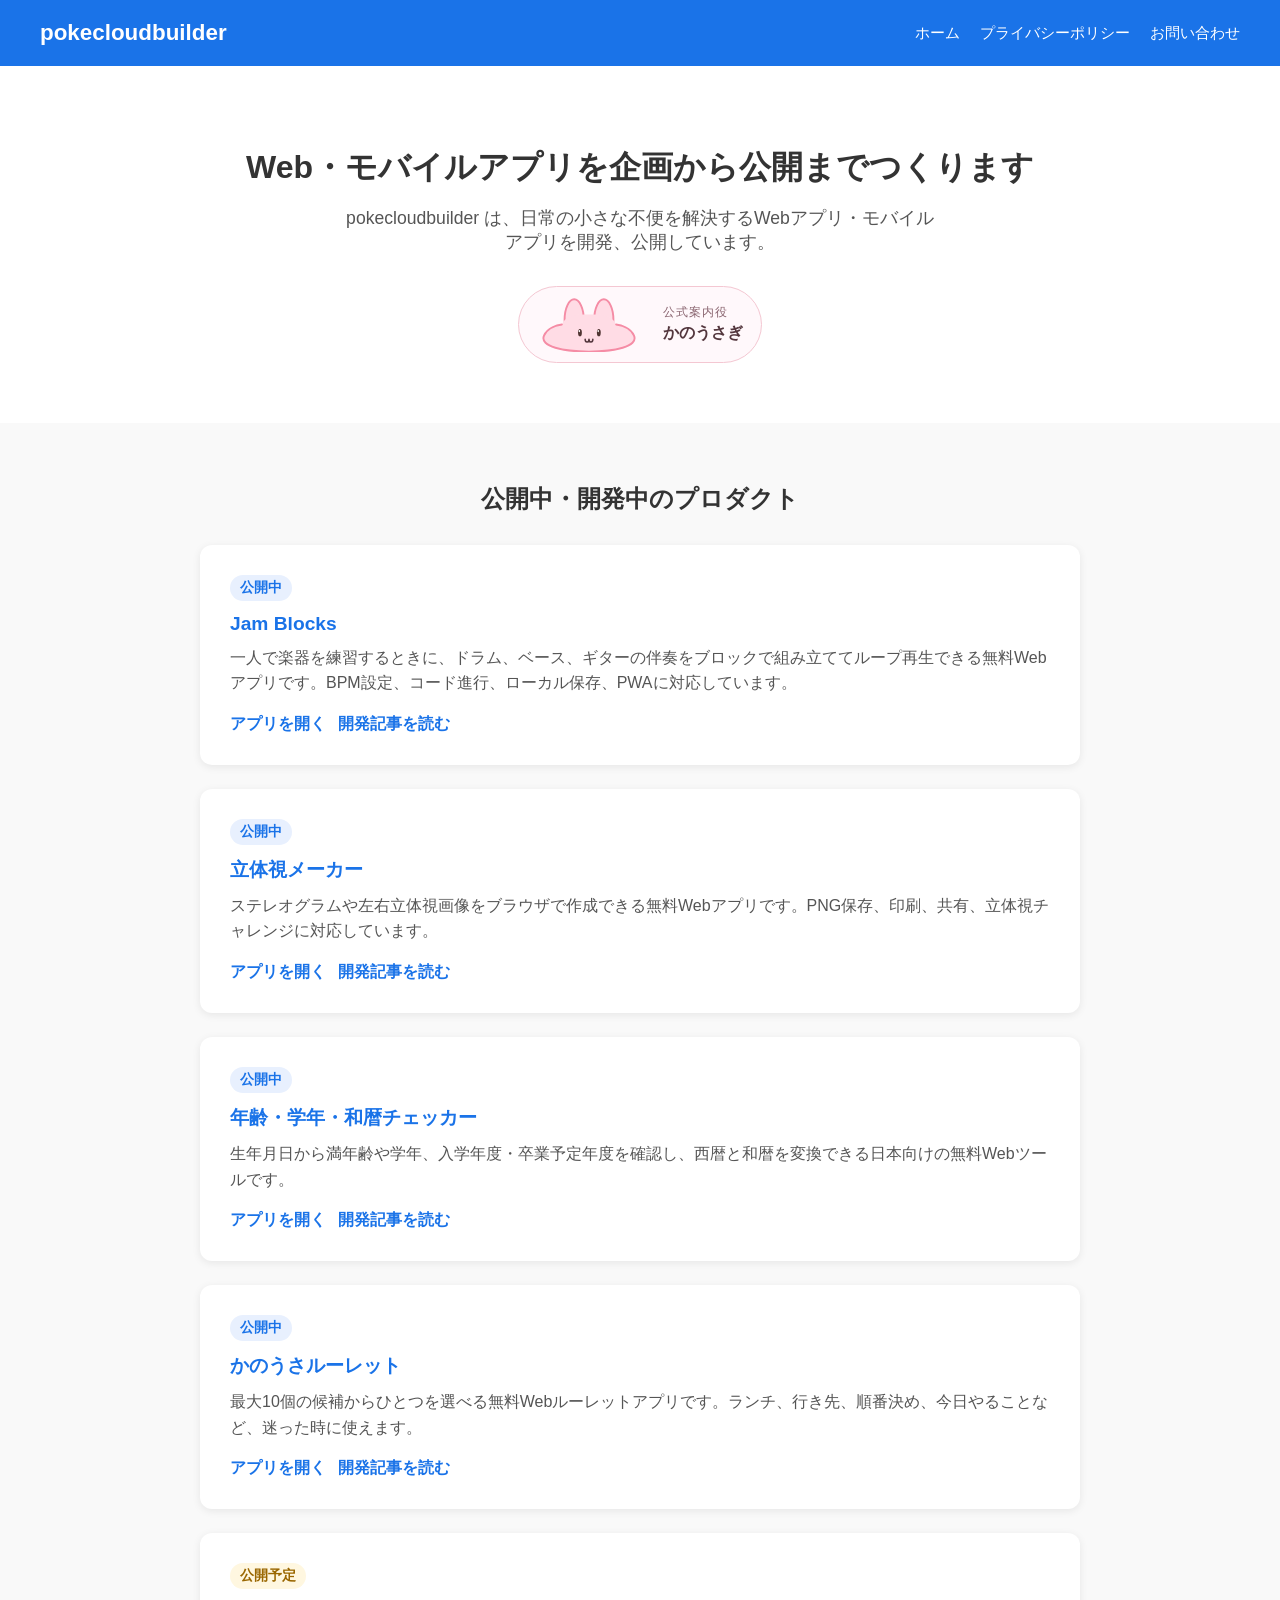
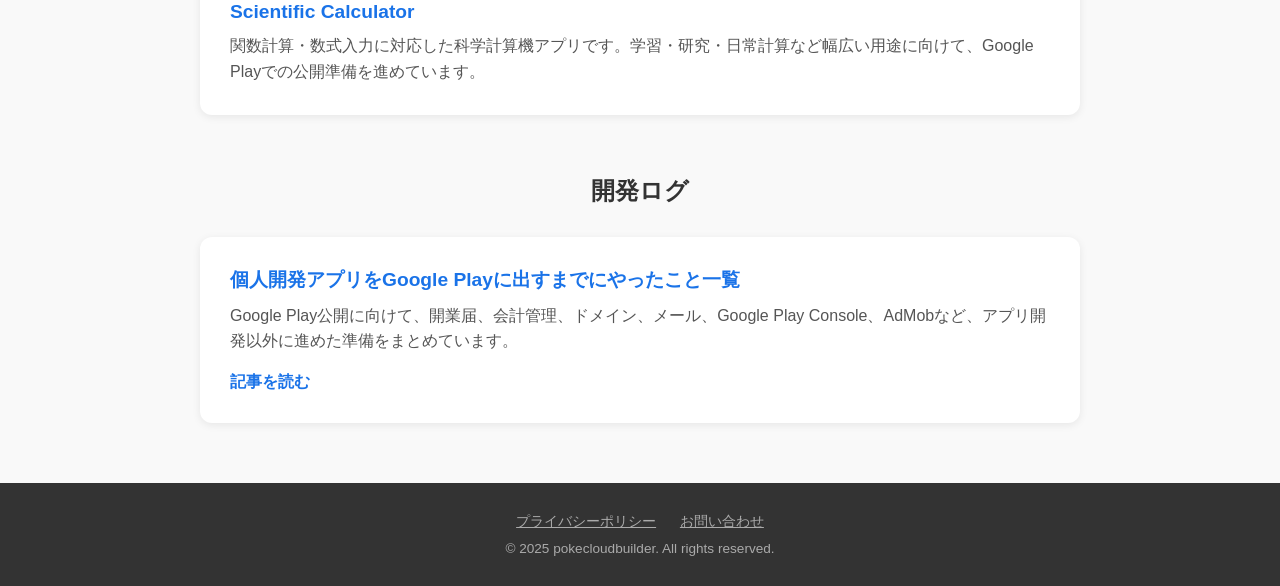
==== index.html @ a0879f82 "Add Kanousagi as official site guide" ====
﻿<!DOCTYPE html>
<html lang="ja">
<head>
  <meta charset="UTF-8">
  <meta name="viewport" content="width=device-width, initial-scale=1.0">
  <!-- Google tag (gtag.js) -->
  <script async src="https://www.googletagmanager.com/gtag/js?id=G-C4QVSF5DY2"></script>
  <script>
    window.dataLayer = window.dataLayer || [];
    function gtag(){dataLayer.push(arguments);}
    gtag('js', new Date());

    gtag('config', 'G-C4QVSF5DY2');
  </script>
  <title>pokecloudbuilder</title>
  <style>
    * { margin: 0; padding: 0; box-sizing: border-box; }
    body { font-family: 'Segoe UI', sans-serif; color: #333; background: #f9f9f9; }
    header { background: #1a73e8; color: white; padding: 20px 40px; display: flex; justify-content: space-between; align-items: center; gap: 18px; }
    header h1 { font-size: 1.4rem; }
    nav { display: flex; flex-wrap: wrap; justify-content: flex-end; gap: 10px 20px; }
    nav a { color: white; text-decoration: none; font-size: 0.95rem; white-space: nowrap; }
    nav a:hover { text-decoration: underline; }
    .hero { text-align: center; padding: 80px 20px 60px; background: white; }
    .hero h2 { font-size: 2rem; margin-bottom: 16px; }
    .hero p { font-size: 1.1rem; color: #555; max-width: 600px; margin: 0 auto; }
    .official-guide { display: inline-flex; align-items: center; gap: 14px; margin-top: 32px; padding: 10px 18px 10px 10px; border: 1px solid #f4c7d2; border-radius: 999px; background: #fff8fb; color: #53363d; }
    .official-guide img { display: block; width: 120px; height: auto; }
    .official-guide-text { text-align: left; line-height: 1.3; }
    .official-guide-label { display: block; margin-bottom: 2px; color: #8a6570; font-size: 0.75rem; letter-spacing: 0.08em; }
    .official-guide-name { display: block; font-size: 1rem; }
    .apps, .articles { padding: 60px 40px; max-width: 960px; margin: 0 auto; }
    .apps h3, .articles h3 { font-size: 1.5rem; margin-bottom: 30px; text-align: center; }
    .app-list, .article-list { display: grid; gap: 24px; }
    .app-card, .article-card { background: white; border-radius: 12px; padding: 30px; box-shadow: 0 2px 8px rgba(0,0,0,0.08); }
    .app-card h4, .article-card h4 { font-size: 1.2rem; margin-bottom: 10px; color: #1a73e8; }
    .app-card h4 a { color: inherit; text-decoration: none; }
    .app-card h4 a:hover { text-decoration: underline; }
    .app-card p { color: #555; line-height: 1.6; }
    .article-card p { color: #555; line-height: 1.6; margin-bottom: 14px; }
    .status { display: inline-block; margin-bottom: 12px; padding: 4px 10px; border-radius: 999px; background: #e8f0fe; color: #1a73e8; font-size: 0.85rem; font-weight: 600; }
    .status.planned { background: #fff7e0; color: #9a6700; }
    .links { display: flex; flex-wrap: wrap; gap: 12px; margin-top: 18px; }
    .links a { color: #1a73e8; font-weight: 600; text-decoration: none; }
    .links a:hover { text-decoration: underline; }
    .articles { padding-top: 0; }
    footer { text-align: center; padding: 30px; background: #333; color: #aaa; font-size: 0.85rem; }
    footer a { color: #aaa; margin: 0 10px; }
    @media (max-width: 600px) {
      header { padding: 18px 20px; flex-direction: column; align-items: flex-start; }
      nav { width: 100%; justify-content: flex-start; gap: 8px; }
      nav a { padding: 6px 10px; border-radius: 999px; background: rgba(255,255,255,0.16); font-size: 0.9rem; }
      .hero { padding-top: 64px; }
      .official-guide { gap: 10px; padding-right: 16px; }
      .official-guide img { width: 104px; }
    }
  </style>
</head>
<body>
  <header>
    <h1>pokecloudbuilder</h1>
    <nav>
      <a href="index.html">ホーム</a>
      <a href="privacy-policy.html">プライバシーポリシー</a>
      <a href="contact.html">お問い合わせ</a>
    </nav>
  </header>

  <section class="hero">
    <h2>Web・モバイルアプリを企画から公開までつくります</h2>
    <p>pokecloudbuilder は、日常の小さな不便を解決するWebアプリ・モバイルアプリを開発、公開しています。</p>
    <aside class="official-guide" aria-label="pokecloudbuilder公式案内役">
      <img src="assets/kanousagi.svg" width="624" height="284" alt="公式案内役のかのうさぎ">
      <span class="official-guide-text">
        <span class="official-guide-label">公式案内役</span>
        <strong class="official-guide-name">かのうさぎ</strong>
      </span>
    </aside>
  </section>

  <section class="apps">
    <h3>公開中・開発中のプロダクト</h3>
    <div class="app-list">
      <div class="app-card">
        <span class="status">公開中</span>
        <h4><a href="https://jam.pokecloudbuilder.com/" target="_blank" rel="noopener">Jam Blocks</a></h4>
        <p>一人で楽器を練習するときに、ドラム、ベース、ギターの伴奏をブロックで組み立ててループ再生できる無料Webアプリです。BPM設定、コード進行、ローカル保存、PWAに対応しています。</p>
        <div class="links">
          <a href="https://jam.pokecloudbuilder.com/" target="_blank" rel="noopener">アプリを開く</a>
          <a href="https://zenn.dev/pokecloudlab/articles/jam-blocks-alpha" target="_blank" rel="noopener">開発記事を読む</a>
        </div>
      </div>

      <div class="app-card">
        <span class="status">公開中</span>
        <h4><a href="https://rittai.pokecloudbuilder.com/" target="_blank" rel="noopener">立体視メーカー</a></h4>
        <p>ステレオグラムや左右立体視画像をブラウザで作成できる無料Webアプリです。PNG保存、印刷、共有、立体視チャレンジに対応しています。</p>
        <div class="links">
          <a href="https://rittai.pokecloudbuilder.com/" target="_blank" rel="noopener">アプリを開く</a>
          <a href="https://zenn.dev/pokecloudlab/articles/stereoscopic-vision-maker-cloudflare-pages" target="_blank" rel="noopener">開発記事を読む</a>
        </div>
      </div>

      <div class="app-card">
        <span class="status">公開中</span>
        <h4><a href="https://nenrei.pokecloudbuilder.com/" target="_blank" rel="noopener">年齢・学年・和暦チェッカー</a></h4>
        <p>生年月日から満年齢や学年、入学年度・卒業予定年度を確認し、西暦と和暦を変換できる日本向けの無料Webツールです。</p>
        <div class="links">
          <a href="https://nenrei.pokecloudbuilder.com/" target="_blank" rel="noopener">アプリを開く</a>
          <a href="https://zenn.dev/pokecloudlab/articles/age-grade-era-checker-cloudflare-pages" target="_blank" rel="noopener">開発記事を読む</a>
        </div>
      </div>

      <div class="app-card">
        <span class="status">公開中</span>
        <h4><a href="https://kanousa.pokecloudbuilder.com/" target="_blank" rel="noopener">かのうさルーレット</a></h4>
        <p>最大10個の候補からひとつを選べる無料Webルーレットアプリです。ランチ、行き先、順番決め、今日やることなど、迷った時に使えます。</p>
        <div class="links">
          <a href="https://kanousa.pokecloudbuilder.com/" target="_blank" rel="noopener">アプリを開く</a>
          <a href="https://zenn.dev/pokecloudlab/articles/kanousa-cloudflare-pages" target="_blank" rel="noopener">開発記事を読む</a>
        </div>
      </div>

      <div class="app-card">
        <span class="status planned">公開予定</span>
        <h4>Scientific Calculator</h4>
        <p>関数計算・数式入力に対応した科学計算機アプリです。学習・研究・日常計算など幅広い用途に向けて、Google Playでの公開準備を進めています。</p>
      </div>
    </div>
  </section>

  <section class="articles">
    <h3>開発ログ</h3>
    <div class="article-list">
      <div class="article-card">
        <h4>個人開発アプリをGoogle Playに出すまでにやったこと一覧</h4>
        <p>Google Play公開に向けて、開業届、会計管理、ドメイン、メール、Google Play Console、AdMobなど、アプリ開発以外に進めた準備をまとめています。</p>
        <div class="links">
          <a href="https://zenn.dev/pokecloudlab/articles/google-play-app-publishing-journey" target="_blank" rel="noopener">記事を読む</a>
        </div>
      </div>
    </div>
  </section>

  <footer>
    <p>
      <a href="privacy-policy.html">プライバシーポリシー</a>
      <a href="contact.html">お問い合わせ</a>
    </p>
    <p style="margin-top:10px;">&copy; 2025 pokecloudbuilder. All rights reserved.</p>
  </footer>
</body>
</html>
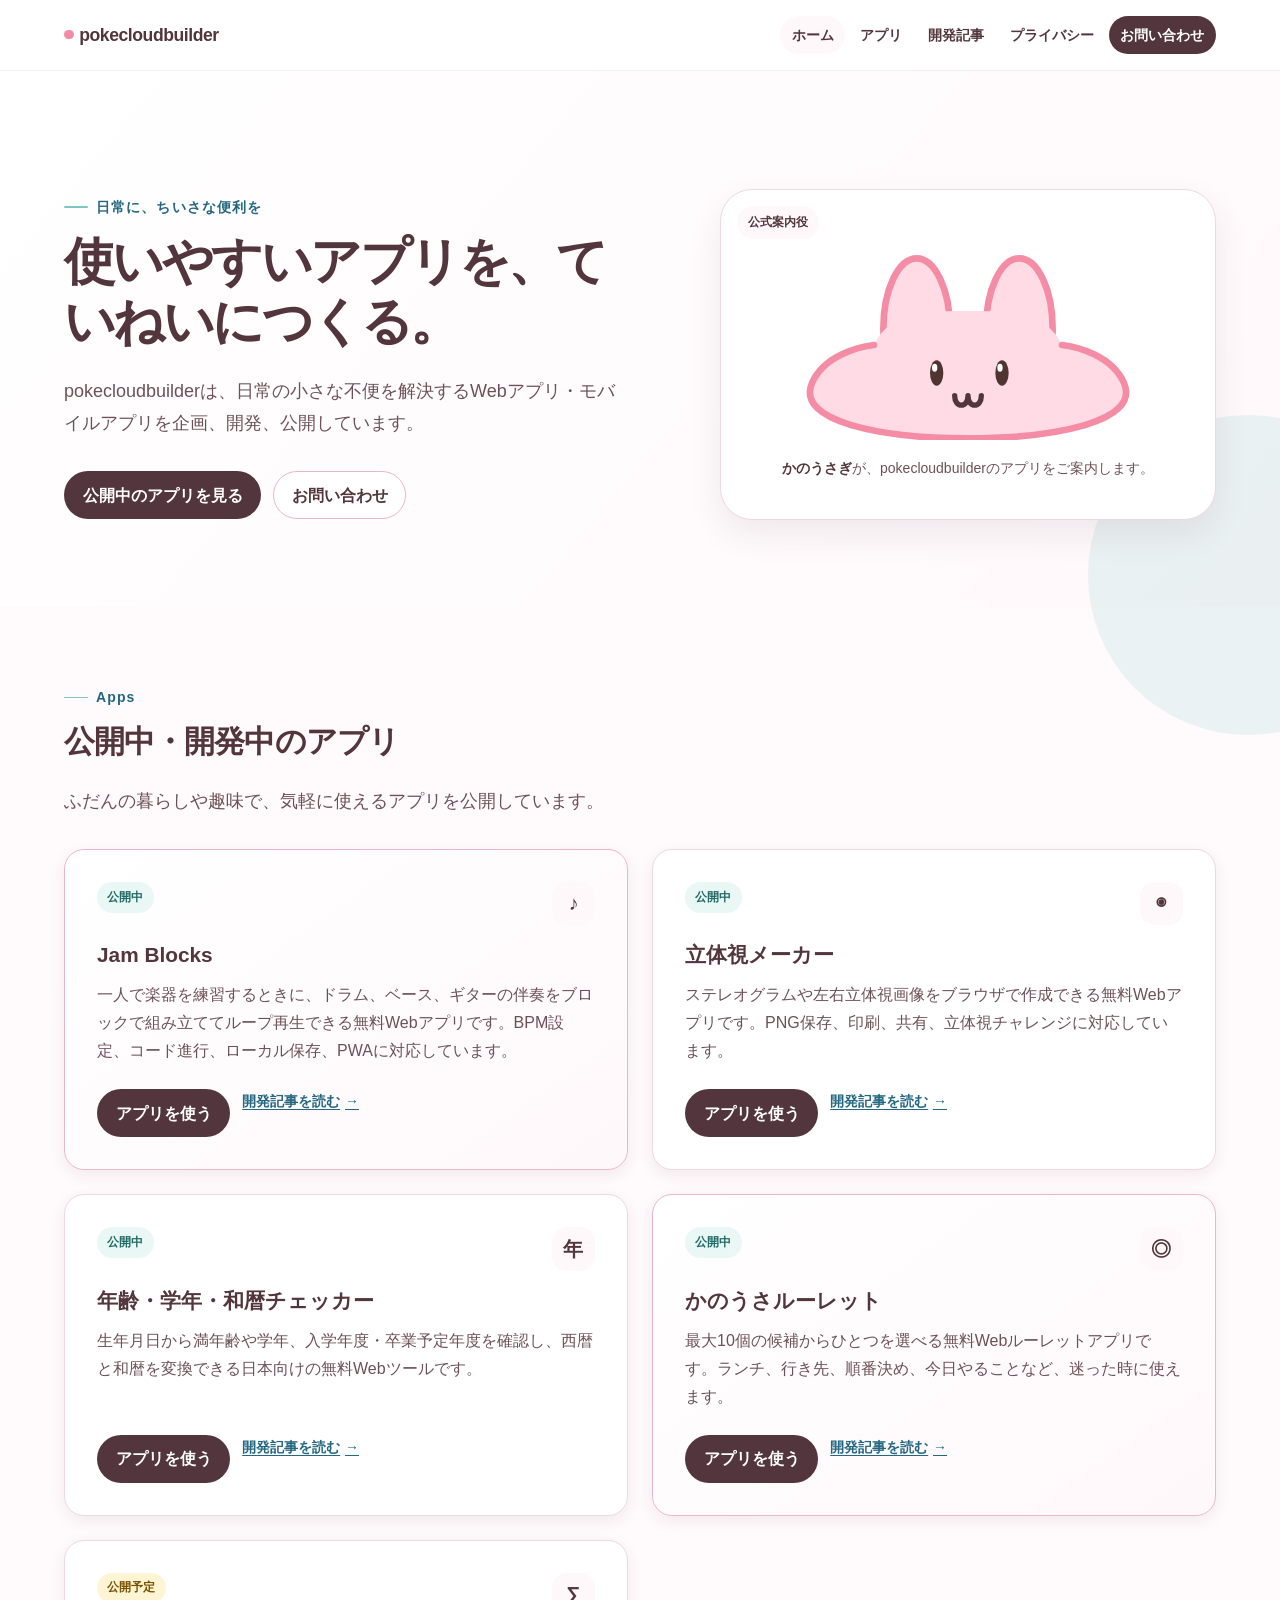
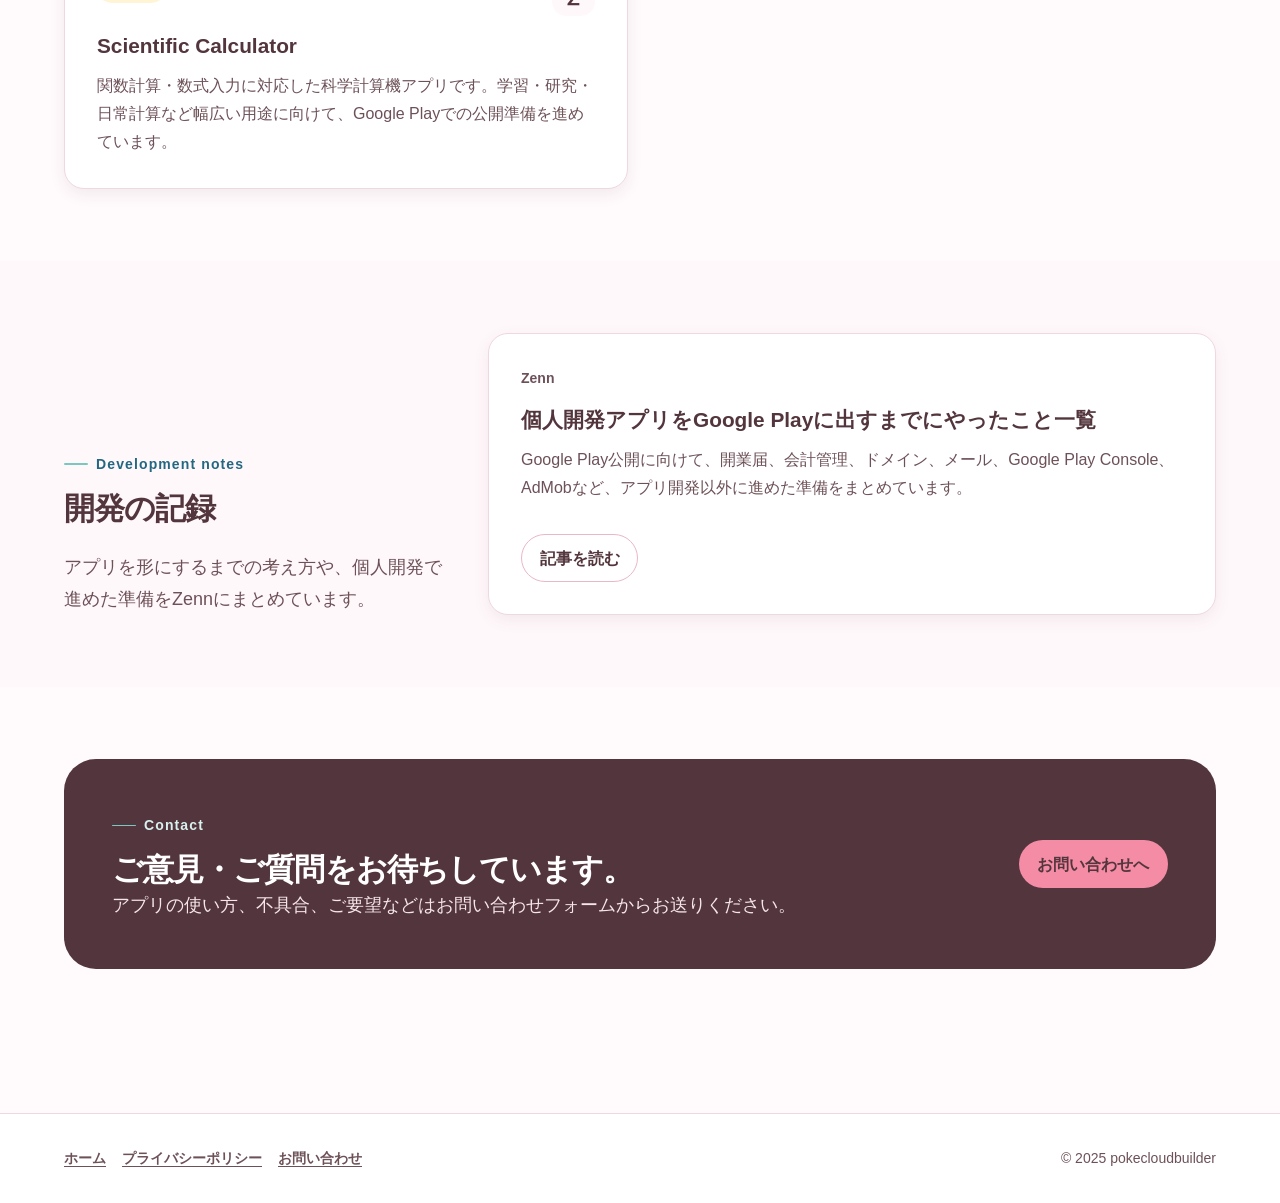
==== commit 48d0f771: "Refresh business site design" ====
--- a/index.html
+++ b/index.html
@@ -12,142 +12,116 @@
 
     gtag('config', 'G-C4QVSF5DY2');
   </script>
-  <title>pokecloudbuilder</title>
-  <style>
-    * { margin: 0; padding: 0; box-sizing: border-box; }
-    body { font-family: 'Segoe UI', sans-serif; color: #333; background: #f9f9f9; }
-    header { background: #1a73e8; color: white; padding: 20px 40px; display: flex; justify-content: space-between; align-items: center; gap: 18px; }
-    header h1 { font-size: 1.4rem; }
-    nav { display: flex; flex-wrap: wrap; justify-content: flex-end; gap: 10px 20px; }
-    nav a { color: white; text-decoration: none; font-size: 0.95rem; white-space: nowrap; }
-    nav a:hover { text-decoration: underline; }
-    .hero { text-align: center; padding: 80px 20px 60px; background: white; }
-    .hero h2 { font-size: 2rem; margin-bottom: 16px; }
-    .hero p { font-size: 1.1rem; color: #555; max-width: 600px; margin: 0 auto; }
-    .official-guide { display: inline-flex; align-items: center; gap: 14px; margin-top: 32px; padding: 10px 18px 10px 10px; border: 1px solid #f4c7d2; border-radius: 999px; background: #fff8fb; color: #53363d; }
-    .official-guide img { display: block; width: 120px; height: auto; }
-    .official-guide-text { text-align: left; line-height: 1.3; }
-    .official-guide-label { display: block; margin-bottom: 2px; color: #8a6570; font-size: 0.75rem; letter-spacing: 0.08em; }
-    .official-guide-name { display: block; font-size: 1rem; }
-    .apps, .articles { padding: 60px 40px; max-width: 960px; margin: 0 auto; }
-    .apps h3, .articles h3 { font-size: 1.5rem; margin-bottom: 30px; text-align: center; }
-    .app-list, .article-list { display: grid; gap: 24px; }
-    .app-card, .article-card { background: white; border-radius: 12px; padding: 30px; box-shadow: 0 2px 8px rgba(0,0,0,0.08); }
-    .app-card h4, .article-card h4 { font-size: 1.2rem; margin-bottom: 10px; color: #1a73e8; }
-    .app-card h4 a { color: inherit; text-decoration: none; }
-    .app-card h4 a:hover { text-decoration: underline; }
-    .app-card p { color: #555; line-height: 1.6; }
-    .article-card p { color: #555; line-height: 1.6; margin-bottom: 14px; }
-    .status { display: inline-block; margin-bottom: 12px; padding: 4px 10px; border-radius: 999px; background: #e8f0fe; color: #1a73e8; font-size: 0.85rem; font-weight: 600; }
-    .status.planned { background: #fff7e0; color: #9a6700; }
-    .links { display: flex; flex-wrap: wrap; gap: 12px; margin-top: 18px; }
-    .links a { color: #1a73e8; font-weight: 600; text-decoration: none; }
-    .links a:hover { text-decoration: underline; }
-    .articles { padding-top: 0; }
-    footer { text-align: center; padding: 30px; background: #333; color: #aaa; font-size: 0.85rem; }
-    footer a { color: #aaa; margin: 0 10px; }
-    @media (max-width: 600px) {
-      header { padding: 18px 20px; flex-direction: column; align-items: flex-start; }
-      nav { width: 100%; justify-content: flex-start; gap: 8px; }
-      nav a { padding: 6px 10px; border-radius: 999px; background: rgba(255,255,255,0.16); font-size: 0.9rem; }
-      .hero { padding-top: 64px; }
-      .official-guide { gap: 10px; padding-right: 16px; }
-      .official-guide img { width: 104px; }
-    }
-  </style>
+  <meta name="description" content="pokecloudbuilderは、日常の小さな不便を解決するWebアプリ・モバイルアプリを企画・開発・公開しています。">
+  <title>pokecloudbuilder | 日常に役立つWeb・モバイルアプリ</title>
+  <link rel="stylesheet" href="assets/site.css">
 </head>
 <body>
-  <header>
-    <h1>pokecloudbuilder</h1>
-    <nav>
-      <a href="index.html">ホーム</a>
-      <a href="privacy-policy.html">プライバシーポリシー</a>
-      <a href="contact.html">お問い合わせ</a>
-    </nav>
+  <a class="skip-link" href="#main-content">本文へ移動</a>
+  <header class="site-header">
+    <div class="header-inner">
+      <a class="brand" href="index.html" aria-label="pokecloudbuilder ホーム"><span class="brand-mark"></span>pokecloudbuilder</a>
+      <nav class="site-nav" aria-label="主要メニュー">
+        <a href="index.html" aria-current="page">ホーム</a>
+        <a href="#products">アプリ</a>
+        <a href="#articles">開発記事</a>
+        <a href="privacy-policy.html">プライバシー</a>
+        <a class="nav-contact" href="contact.html">お問い合わせ</a>
+      </nav>
+    </div>
   </header>
 
-  <section class="hero">
-    <h2>Web・モバイルアプリを企画から公開までつくります</h2>
-    <p>pokecloudbuilder は、日常の小さな不便を解決するWebアプリ・モバイルアプリを開発、公開しています。</p>
-    <aside class="official-guide" aria-label="pokecloudbuilder公式案内役">
-      <img src="assets/kanousagi.svg" width="624" height="284" alt="公式案内役のかのうさぎ">
-      <span class="official-guide-text">
-        <span class="official-guide-label">公式案内役</span>
-        <strong class="official-guide-name">かのうさぎ</strong>
-      </span>
-    </aside>
-  </section>
+  <main id="main-content">
+    <section class="hero" aria-labelledby="hero-title">
+      <div class="container hero-grid">
+        <div class="hero-copy">
+          <p class="eyebrow">日常に、ちいさな便利を</p>
+          <h1 id="hero-title">使いやすいアプリを、ていねいにつくる。</h1>
+          <p class="hero-text">pokecloudbuilderは、日常の小さな不便を解決するWebアプリ・モバイルアプリを企画、開発、公開しています。</p>
+          <div class="hero-actions">
+            <a class="button button-primary" href="#products">公開中のアプリを見る</a>
+            <a class="button button-secondary" href="contact.html">お問い合わせ</a>
+          </div>
+        </div>
+        <aside class="hero-guide" aria-label="pokecloudbuilder公式案内役">
+          <span class="guide-label">公式案内役</span>
+          <img class="guide-image" src="assets/kanousagi.svg" width="624" height="284" alt="かのうさぎ">
+          <p class="guide-caption"><strong>かのうさぎ</strong>が、pokecloudbuilderのアプリをご案内します。</p>
+        </aside>
+      </div>
+    </section>
 
-  <section class="apps">
-    <h3>公開中・開発中のプロダクト</h3>
-    <div class="app-list">
-      <div class="app-card">
-        <span class="status">公開中</span>
-        <h4><a href="https://jam.pokecloudbuilder.com/" target="_blank" rel="noopener">Jam Blocks</a></h4>
-        <p>一人で楽器を練習するときに、ドラム、ベース、ギターの伴奏をブロックで組み立ててループ再生できる無料Webアプリです。BPM設定、コード進行、ローカル保存、PWAに対応しています。</p>
-        <div class="links">
-          <a href="https://jam.pokecloudbuilder.com/" target="_blank" rel="noopener">アプリを開く</a>
-          <a href="https://zenn.dev/pokecloudlab/articles/jam-blocks-alpha" target="_blank" rel="noopener">開発記事を読む</a>
+    <section id="products" class="section" aria-labelledby="products-title">
+      <div class="container">
+        <p class="eyebrow">Apps</p>
+        <h2 id="products-title" class="section-heading">公開中・開発中のアプリ</h2>
+        <p class="section-lead">ふだんの暮らしや趣味で、気軽に使えるアプリを公開しています。</p>
+        <div class="product-grid">
+          <article class="product-card featured">
+            <div class="product-top"><span class="status">公開中</span><span class="product-symbol" aria-hidden="true">♪</span></div>
+            <h3><a href="https://jam.pokecloudbuilder.com/" target="_blank" rel="noopener">Jam Blocks</a></h3>
+            <p>一人で楽器を練習するときに、ドラム、ベース、ギターの伴奏をブロックで組み立ててループ再生できる無料Webアプリです。BPM設定、コード進行、ローカル保存、PWAに対応しています。</p>
+            <div class="card-actions"><a class="button button-primary" href="https://jam.pokecloudbuilder.com/" target="_blank" rel="noopener">アプリを使う</a><a class="text-link" href="https://zenn.dev/pokecloudlab/articles/jam-blocks-alpha" target="_blank" rel="noopener">開発記事を読む</a></div>
+          </article>
+
+          <article class="product-card">
+            <div class="product-top"><span class="status">公開中</span><span class="product-symbol" aria-hidden="true">◉</span></div>
+            <h3><a href="https://rittai.pokecloudbuilder.com/" target="_blank" rel="noopener">立体視メーカー</a></h3>
+            <p>ステレオグラムや左右立体視画像をブラウザで作成できる無料Webアプリです。PNG保存、印刷、共有、立体視チャレンジに対応しています。</p>
+            <div class="card-actions"><a class="button button-primary" href="https://rittai.pokecloudbuilder.com/" target="_blank" rel="noopener">アプリを使う</a><a class="text-link" href="https://zenn.dev/pokecloudlab/articles/stereoscopic-vision-maker-cloudflare-pages" target="_blank" rel="noopener">開発記事を読む</a></div>
+          </article>
+
+          <article class="product-card">
+            <div class="product-top"><span class="status">公開中</span><span class="product-symbol" aria-hidden="true">年</span></div>
+            <h3><a href="https://nenrei.pokecloudbuilder.com/" target="_blank" rel="noopener">年齢・学年・和暦チェッカー</a></h3>
+            <p>生年月日から満年齢や学年、入学年度・卒業予定年度を確認し、西暦と和暦を変換できる日本向けの無料Webツールです。</p>
+            <div class="card-actions"><a class="button button-primary" href="https://nenrei.pokecloudbuilder.com/" target="_blank" rel="noopener">アプリを使う</a><a class="text-link" href="https://zenn.dev/pokecloudlab/articles/age-grade-era-checker-cloudflare-pages" target="_blank" rel="noopener">開発記事を読む</a></div>
+          </article>
+
+          <article class="product-card featured">
+            <div class="product-top"><span class="status">公開中</span><span class="product-symbol" aria-hidden="true">◎</span></div>
+            <h3><a href="https://kanousa.pokecloudbuilder.com/" target="_blank" rel="noopener">かのうさルーレット</a></h3>
+            <p>最大10個の候補からひとつを選べる無料Webルーレットアプリです。ランチ、行き先、順番決め、今日やることなど、迷った時に使えます。</p>
+            <div class="card-actions"><a class="button button-primary" href="https://kanousa.pokecloudbuilder.com/" target="_blank" rel="noopener">アプリを使う</a><a class="text-link" href="https://zenn.dev/pokecloudlab/articles/kanousa-cloudflare-pages" target="_blank" rel="noopener">開発記事を読む</a></div>
+          </article>
+
+          <article class="product-card">
+            <div class="product-top"><span class="status status-planned">公開予定</span><span class="product-symbol" aria-hidden="true">∑</span></div>
+            <h3>Scientific Calculator</h3>
+            <p>関数計算・数式入力に対応した科学計算機アプリです。学習・研究・日常計算など幅広い用途に向けて、Google Playでの公開準備を進めています。</p>
+          </article>
         </div>
       </div>
+    </section>
 
-      <div class="app-card">
-        <span class="status">公開中</span>
-        <h4><a href="https://rittai.pokecloudbuilder.com/" target="_blank" rel="noopener">立体視メーカー</a></h4>
-        <p>ステレオグラムや左右立体視画像をブラウザで作成できる無料Webアプリです。PNG保存、印刷、共有、立体視チャレンジに対応しています。</p>
-        <div class="links">
-          <a href="https://rittai.pokecloudbuilder.com/" target="_blank" rel="noopener">アプリを開く</a>
-          <a href="https://zenn.dev/pokecloudlab/articles/stereoscopic-vision-maker-cloudflare-pages" target="_blank" rel="noopener">開発記事を読む</a>
+    <section id="articles" class="section section-soft" aria-labelledby="articles-title">
+      <div class="container article-layout">
+        <div>
+          <p class="eyebrow">Development notes</p>
+          <h2 id="articles-title" class="section-heading">開発の記録</h2>
+          <p class="section-lead">アプリを形にするまでの考え方や、個人開発で進めた準備をZennにまとめています。</p>
+        </div>
+        <article class="article-card">
+          <p class="article-date">Zenn</p>
+          <h3>個人開発アプリをGoogle Playに出すまでにやったこと一覧</h3>
+          <p>Google Play公開に向けて、開業届、会計管理、ドメイン、メール、Google Play Console、AdMobなど、アプリ開発以外に進めた準備をまとめています。</p>
+          <div class="article-actions"><a class="button button-secondary" href="https://zenn.dev/pokecloudlab/articles/google-play-app-publishing-journey" target="_blank" rel="noopener">記事を読む</a></div>
+        </article>
+      </div>
+    </section>
+
+    <section class="section" aria-labelledby="contact-title">
+      <div class="container contact-band">
+        <div class="contact-band-inner">
+          <div><p class="eyebrow">Contact</p><h2 id="contact-title" class="section-heading">ご意見・ご質問をお待ちしています。</h2><p class="section-lead">アプリの使い方、不具合、ご要望などはお問い合わせフォームからお送りください。</p></div>
+          <a class="button button-primary" href="contact.html">お問い合わせへ</a>
         </div>
       </div>
+    </section>
+  </main>
 
-      <div class="app-card">
-        <span class="status">公開中</span>
-        <h4><a href="https://nenrei.pokecloudbuilder.com/" target="_blank" rel="noopener">年齢・学年・和暦チェッカー</a></h4>
-        <p>生年月日から満年齢や学年、入学年度・卒業予定年度を確認し、西暦と和暦を変換できる日本向けの無料Webツールです。</p>
-        <div class="links">
-          <a href="https://nenrei.pokecloudbuilder.com/" target="_blank" rel="noopener">アプリを開く</a>
-          <a href="https://zenn.dev/pokecloudlab/articles/age-grade-era-checker-cloudflare-pages" target="_blank" rel="noopener">開発記事を読む</a>
-        </div>
-      </div>
-
-      <div class="app-card">
-        <span class="status">公開中</span>
-        <h4><a href="https://kanousa.pokecloudbuilder.com/" target="_blank" rel="noopener">かのうさルーレット</a></h4>
-        <p>最大10個の候補からひとつを選べる無料Webルーレットアプリです。ランチ、行き先、順番決め、今日やることなど、迷った時に使えます。</p>
-        <div class="links">
-          <a href="https://kanousa.pokecloudbuilder.com/" target="_blank" rel="noopener">アプリを開く</a>
-          <a href="https://zenn.dev/pokecloudlab/articles/kanousa-cloudflare-pages" target="_blank" rel="noopener">開発記事を読む</a>
-        </div>
-      </div>
-
-      <div class="app-card">
-        <span class="status planned">公開予定</span>
-        <h4>Scientific Calculator</h4>
-        <p>関数計算・数式入力に対応した科学計算機アプリです。学習・研究・日常計算など幅広い用途に向けて、Google Playでの公開準備を進めています。</p>
-      </div>
-    </div>
-  </section>
-
-  <section class="articles">
-    <h3>開発ログ</h3>
-    <div class="article-list">
-      <div class="article-card">
-        <h4>個人開発アプリをGoogle Playに出すまでにやったこと一覧</h4>
-        <p>Google Play公開に向けて、開業届、会計管理、ドメイン、メール、Google Play Console、AdMobなど、アプリ開発以外に進めた準備をまとめています。</p>
-        <div class="links">
-          <a href="https://zenn.dev/pokecloudlab/articles/google-play-app-publishing-journey" target="_blank" rel="noopener">記事を読む</a>
-        </div>
-      </div>
-    </div>
-  </section>
-
-  <footer>
-    <p>
-      <a href="privacy-policy.html">プライバシーポリシー</a>
-      <a href="contact.html">お問い合わせ</a>
-    </p>
-    <p style="margin-top:10px;">&copy; 2025 pokecloudbuilder. All rights reserved.</p>
+  <footer class="site-footer">
+    <div class="footer-inner"><nav class="footer-nav" aria-label="フッターメニュー"><a href="index.html">ホーム</a><a href="privacy-policy.html">プライバシーポリシー</a><a href="contact.html">お問い合わせ</a></nav><p class="copyright">&copy; 2025 pokecloudbuilder</p></div>
   </footer>
 </body>
 </html>
--- a/assets/site.css
+++ b/assets/site.css
@@ -0,0 +1,166 @@
+:root {
+  --color-ink: #53363d;
+  --color-ink-soft: #6d5158;
+  --color-brand: #f58ca5;
+  --color-brand-soft: #ffdce5;
+  --color-brand-pale: #fff8fb;
+  --color-blue: #6eb5d0;
+  --color-blue-dark: #246780;
+  --color-mint: #7bc7c1;
+  --color-yellow: #ffd166;
+  --color-white: #ffffff;
+  --color-page: #fffafc;
+  --color-border: #efd8df;
+  --color-border-strong: #e9b8c5;
+  --shadow-card: 0 14px 34px rgba(83, 54, 61, 0.09);
+  --shadow-small: 0 5px 16px rgba(83, 54, 61, 0.08);
+  --radius-small: 0.75rem;
+  --radius-medium: 1.25rem;
+  --radius-large: 2rem;
+  --space-1: 0.5rem;
+  --space-2: 0.75rem;
+  --space-3: 1rem;
+  --space-4: 1.5rem;
+  --space-5: 2rem;
+  --space-6: 3rem;
+  --space-7: 4.5rem;
+  --text-small: 0.875rem;
+  --text-body: 1rem;
+  --text-lead: 1.125rem;
+  --text-title: clamp(2rem, 4vw, 3.65rem);
+  --text-section: clamp(1.55rem, 2.4vw, 2.25rem);
+  --content-max: 72rem;
+  --content-narrow: 50rem;
+}
+
+* { box-sizing: border-box; }
+html { scroll-behavior: smooth; }
+body { margin: 0; min-width: 20rem; color: var(--color-ink); background: var(--color-page); font-family: -apple-system, BlinkMacSystemFont, "Hiragino Sans", "Yu Gothic", "Meiryo", sans-serif; font-size: var(--text-body); line-height: 1.75; }
+a { color: var(--color-blue-dark); text-underline-offset: 0.18em; }
+a:hover { color: var(--color-ink); }
+a:focus-visible, button:focus-visible, input:focus-visible, textarea:focus-visible, select:focus-visible { outline: 3px solid var(--color-blue); outline-offset: 3px; }
+button, input, textarea, select { font: inherit; }
+img { max-width: 100%; }
+
+.skip-link { position: absolute; z-index: 10; left: var(--space-3); top: -5rem; padding: var(--space-2) var(--space-3); border-radius: var(--radius-small); background: var(--color-ink); color: var(--color-white); font-weight: 700; text-decoration: none; }
+.skip-link:focus { top: var(--space-3); }
+.site-header { position: relative; z-index: 2; border-bottom: 1px solid rgba(83, 54, 61, 0.08); background: rgba(255, 255, 255, 0.93); }
+.header-inner { display: flex; align-items: center; justify-content: space-between; gap: var(--space-4); width: min(100% - 2.5rem, var(--content-max)); margin: 0 auto; padding: 1rem 0; }
+.brand { color: var(--color-ink); font-size: 1.1rem; font-weight: 800; letter-spacing: -0.025em; text-decoration: none; white-space: nowrap; }
+.brand-mark { display: inline-block; width: 0.6rem; height: 0.6rem; margin-right: 0.35rem; border-radius: 50%; background: var(--color-brand); vertical-align: 0.08em; }
+.site-nav { display: flex; flex-wrap: wrap; justify-content: flex-end; gap: 0.2rem; }
+.site-nav a { padding: 0.42rem 0.72rem; border-radius: 999px; color: var(--color-ink); font-size: var(--text-small); font-weight: 700; text-decoration: none; }
+.site-nav a:hover, .site-nav a[aria-current="page"] { background: var(--color-brand-pale); color: var(--color-ink); }
+.site-nav .nav-contact { background: var(--color-ink); color: var(--color-white); }
+.site-nav .nav-contact:hover { background: var(--color-brand); color: var(--color-ink); }
+
+main { overflow: hidden; }
+.container { width: min(100% - 2.5rem, var(--content-max)); margin: 0 auto; }
+.section { padding: var(--space-7) 0; }
+.section-soft { background: var(--color-brand-pale); }
+.eyebrow { display: inline-flex; align-items: center; gap: 0.5rem; margin: 0 0 var(--space-2); color: var(--color-blue-dark); font-size: var(--text-small); font-weight: 800; letter-spacing: 0.08em; }
+.eyebrow::before { width: 1.5rem; height: 0.12rem; border-radius: 999px; background: var(--color-mint); content: ""; }
+.section-heading { max-width: 42rem; margin: 0 0 var(--space-4); font-size: var(--text-section); line-height: 1.3; letter-spacing: -0.03em; }
+.section-lead { max-width: 44rem; margin: 0; color: var(--color-ink-soft); font-size: var(--text-lead); }
+
+.hero { position: relative; padding: clamp(3.5rem, 8vw, 7rem) 0 var(--space-7); background: linear-gradient(130deg, var(--color-white) 0%, var(--color-brand-pale) 100%); }
+.hero::after { position: absolute; right: -8rem; bottom: -8rem; width: 20rem; height: 20rem; border-radius: 50%; background: rgba(123, 199, 193, 0.16); content: ""; }
+.hero-grid { position: relative; z-index: 1; display: grid; grid-template-columns: minmax(0, 1.05fr) minmax(18rem, 0.95fr); align-items: center; gap: clamp(2.5rem, 7vw, 6rem); }
+.hero-copy { padding: var(--space-3) 0; }
+.hero h1 { margin: 0; font-size: var(--text-title); line-height: 1.18; letter-spacing: -0.05em; }
+.hero-text { max-width: 38rem; margin: var(--space-4) 0 0; color: var(--color-ink-soft); font-size: var(--text-lead); }
+.hero-actions, .card-actions, .article-actions { display: flex; flex-wrap: wrap; gap: var(--space-2); margin-top: var(--space-5); }
+.button { display: inline-flex; align-items: center; justify-content: center; min-height: 3rem; padding: 0.7rem 1.1rem; border: 1px solid transparent; border-radius: 999px; font-weight: 800; line-height: 1.2; text-decoration: none; transition: transform 160ms ease, background-color 160ms ease, border-color 160ms ease; }
+.button:hover { transform: translateY(-2px); }
+.button-primary { background: var(--color-ink); color: var(--color-white); }
+.button-primary:hover { background: var(--color-brand); color: var(--color-ink); }
+.button-secondary { border-color: var(--color-border-strong); background: var(--color-white); color: var(--color-ink); }
+.button-secondary:hover { border-color: var(--color-brand); background: var(--color-brand-pale); }
+.hero-guide { position: relative; width: min(100%, 31rem); justify-self: end; padding: clamp(1.25rem, 4vw, 2.4rem); border: 1px solid var(--color-border); border-radius: var(--radius-large); background: var(--color-white); box-shadow: var(--shadow-card); }
+.guide-label { position: absolute; top: 1rem; left: 1rem; padding: 0.35rem 0.7rem; border-radius: 999px; background: var(--color-brand-pale); color: var(--color-ink); font-size: 0.78rem; font-weight: 800; }
+.guide-image { display: block; width: 100%; height: auto; object-fit: contain; margin-top: 1.35rem; }
+.guide-caption { margin: var(--space-3) 0 0; text-align: center; color: var(--color-ink-soft); font-size: var(--text-small); }
+.guide-caption strong { color: var(--color-ink); }
+
+.product-grid { display: grid; grid-template-columns: repeat(2, minmax(0, 1fr)); gap: var(--space-4); margin-top: var(--space-5); }
+.product-card, .article-card, .contact-card, .policy-card { border: 1px solid var(--color-border); border-radius: var(--radius-medium); background: var(--color-white); box-shadow: var(--shadow-small); }
+.product-card { display: flex; flex-direction: column; padding: var(--space-5); }
+.product-card.featured { border-color: var(--color-border-strong); background: linear-gradient(145deg, var(--color-white), var(--color-brand-pale)); }
+.product-top { display: flex; align-items: flex-start; justify-content: space-between; gap: var(--space-3); }
+.status { display: inline-flex; align-items: center; padding: 0.28rem 0.65rem; border-radius: 999px; background: #e9f7f5; color: #236b66; font-size: 0.78rem; font-weight: 800; }
+.status-planned { background: #fff4d4; color: #775400; }
+.product-symbol { display: grid; width: 2.7rem; height: 2.7rem; place-items: center; border-radius: 0.9rem; background: var(--color-brand-pale); color: var(--color-ink); font-size: 1.25rem; font-weight: 800; }
+.product-card h3, .article-card h3 { margin: var(--space-3) 0 var(--space-2); font-size: 1.3rem; line-height: 1.35; }
+.product-card h3 a { color: var(--color-ink); text-decoration: none; }
+.product-card h3 a:hover { text-decoration: underline; }
+.product-card p, .article-card p { margin: 0; color: var(--color-ink-soft); }
+.card-actions { margin-top: auto; padding-top: var(--space-4); }
+.text-link { color: var(--color-blue-dark); font-size: var(--text-small); font-weight: 800; }
+.text-link::after { margin-left: 0.3rem; content: "→"; }
+
+.article-layout { display: grid; grid-template-columns: minmax(0, 0.7fr) minmax(0, 1.3fr); align-items: end; gap: var(--space-5); }
+.article-card { padding: var(--space-5); }
+.article-date { color: var(--color-blue-dark); font-size: var(--text-small); font-weight: 800; }
+.contact-band { padding: var(--space-6); border-radius: var(--radius-large); background: var(--color-ink); color: var(--color-white); }
+.contact-band .eyebrow { color: #d8f1ee; }
+.contact-band .section-heading, .contact-band .section-lead { margin-bottom: 0; color: inherit; }
+.contact-band .section-lead { color: #f6e6ea; }
+.contact-band-inner { display: flex; align-items: center; justify-content: space-between; gap: var(--space-5); }
+.contact-band .button-primary { background: var(--color-brand); color: var(--color-ink); }
+.contact-band .button-primary:hover { background: var(--color-yellow); }
+
+.page-hero { padding: var(--space-6) 0; background: var(--color-brand-pale); }
+.page-hero h1 { max-width: 20ch; margin: 0; font-size: clamp(2rem, 4vw, 3rem); line-height: 1.22; letter-spacing: -0.04em; }
+.page-hero p { max-width: 42rem; margin: var(--space-3) 0 0; color: var(--color-ink-soft); }
+.page-content { width: min(100% - 2.5rem, var(--content-narrow)); margin: var(--space-6) auto; }
+.contact-card, .policy-card { padding: clamp(1.5rem, 4vw, 3rem); }
+.form-intro { margin: 0 0 var(--space-5); color: var(--color-ink-soft); }
+.form-field { margin-bottom: var(--space-4); }
+label { display: block; margin-bottom: 0.45rem; font-weight: 800; }
+.field-note { margin: 0.25rem 0 0; color: var(--color-ink-soft); font-size: var(--text-small); }
+input, textarea, select { display: block; width: 100%; border: 1px solid var(--color-border-strong); border-radius: var(--radius-small); background: var(--color-white); color: var(--color-ink); padding: 0.8rem 0.9rem; }
+input::placeholder, textarea::placeholder { color: #9d858b; }
+textarea { min-height: 11rem; resize: vertical; }
+.form-submit { border: 0; cursor: pointer; }
+.business-info { margin-top: var(--space-6); padding-top: var(--space-5); border-top: 1px solid var(--color-border); }
+.business-info h2 { margin: 0 0 var(--space-4); font-size: 1.3rem; }
+.business-info dl { display: grid; grid-template-columns: 8rem 1fr; gap: var(--space-2) var(--space-4); margin: 0; }
+.business-info dt { font-weight: 800; }
+.business-info dd { margin: 0; color: var(--color-ink-soft); overflow-wrap: anywhere; }
+.policy-card h2 { margin: var(--space-5) 0 var(--space-2); font-size: 1.25rem; line-height: 1.4; }
+.policy-card h2:first-of-type { margin-top: var(--space-4); }
+.policy-card p, .policy-card li { color: var(--color-ink-soft); }
+.policy-card ul { padding-left: 1.25rem; }
+.updated { margin: 0; color: var(--color-ink-soft); font-size: var(--text-small); }
+
+.site-footer { margin-top: var(--space-7); padding: var(--space-5) 0; border-top: 1px solid var(--color-border); background: var(--color-white); }
+.footer-inner { display: flex; align-items: center; justify-content: space-between; gap: var(--space-3); width: min(100% - 2.5rem, var(--content-max)); margin: 0 auto; }
+.footer-nav { display: flex; flex-wrap: wrap; gap: var(--space-3); }
+.footer-nav a { color: var(--color-ink-soft); font-size: var(--text-small); font-weight: 700; }
+.copyright { margin: 0; color: var(--color-ink-soft); font-size: var(--text-small); }
+
+@media (max-width: 760px) {
+  .header-inner { align-items: flex-start; flex-direction: column; gap: var(--space-2); }
+  .site-nav { justify-content: flex-start; }
+  .hero-grid, .article-layout { grid-template-columns: 1fr; }
+  .hero-guide { justify-self: stretch; width: min(100%, 28rem); }
+  .product-grid { grid-template-columns: 1fr; }
+  .contact-band-inner, .footer-inner { align-items: flex-start; flex-direction: column; }
+}
+
+@media (max-width: 520px) {
+  .container, .header-inner, .footer-inner, .page-content { width: min(100% - 2rem, var(--content-max)); }
+  .section { padding: var(--space-6) 0; }
+  .hero { padding-top: var(--space-6); }
+  .hero-actions, .card-actions, .article-actions { align-items: stretch; flex-direction: column; }
+  .button { width: 100%; }
+  .product-card { padding: var(--space-4); }
+  .contact-band { padding: var(--space-5); }
+  .business-info dl { grid-template-columns: 1fr; gap: 0.2rem; }
+  .business-info dd { margin-bottom: var(--space-2); }
+}
+
+@media (prefers-reduced-motion: reduce) {
+  html { scroll-behavior: auto; }
+  *, *::before, *::after { transition-duration: 0.01ms !important; animation-duration: 0.01ms !important; animation-iteration-count: 1 !important; }
+}
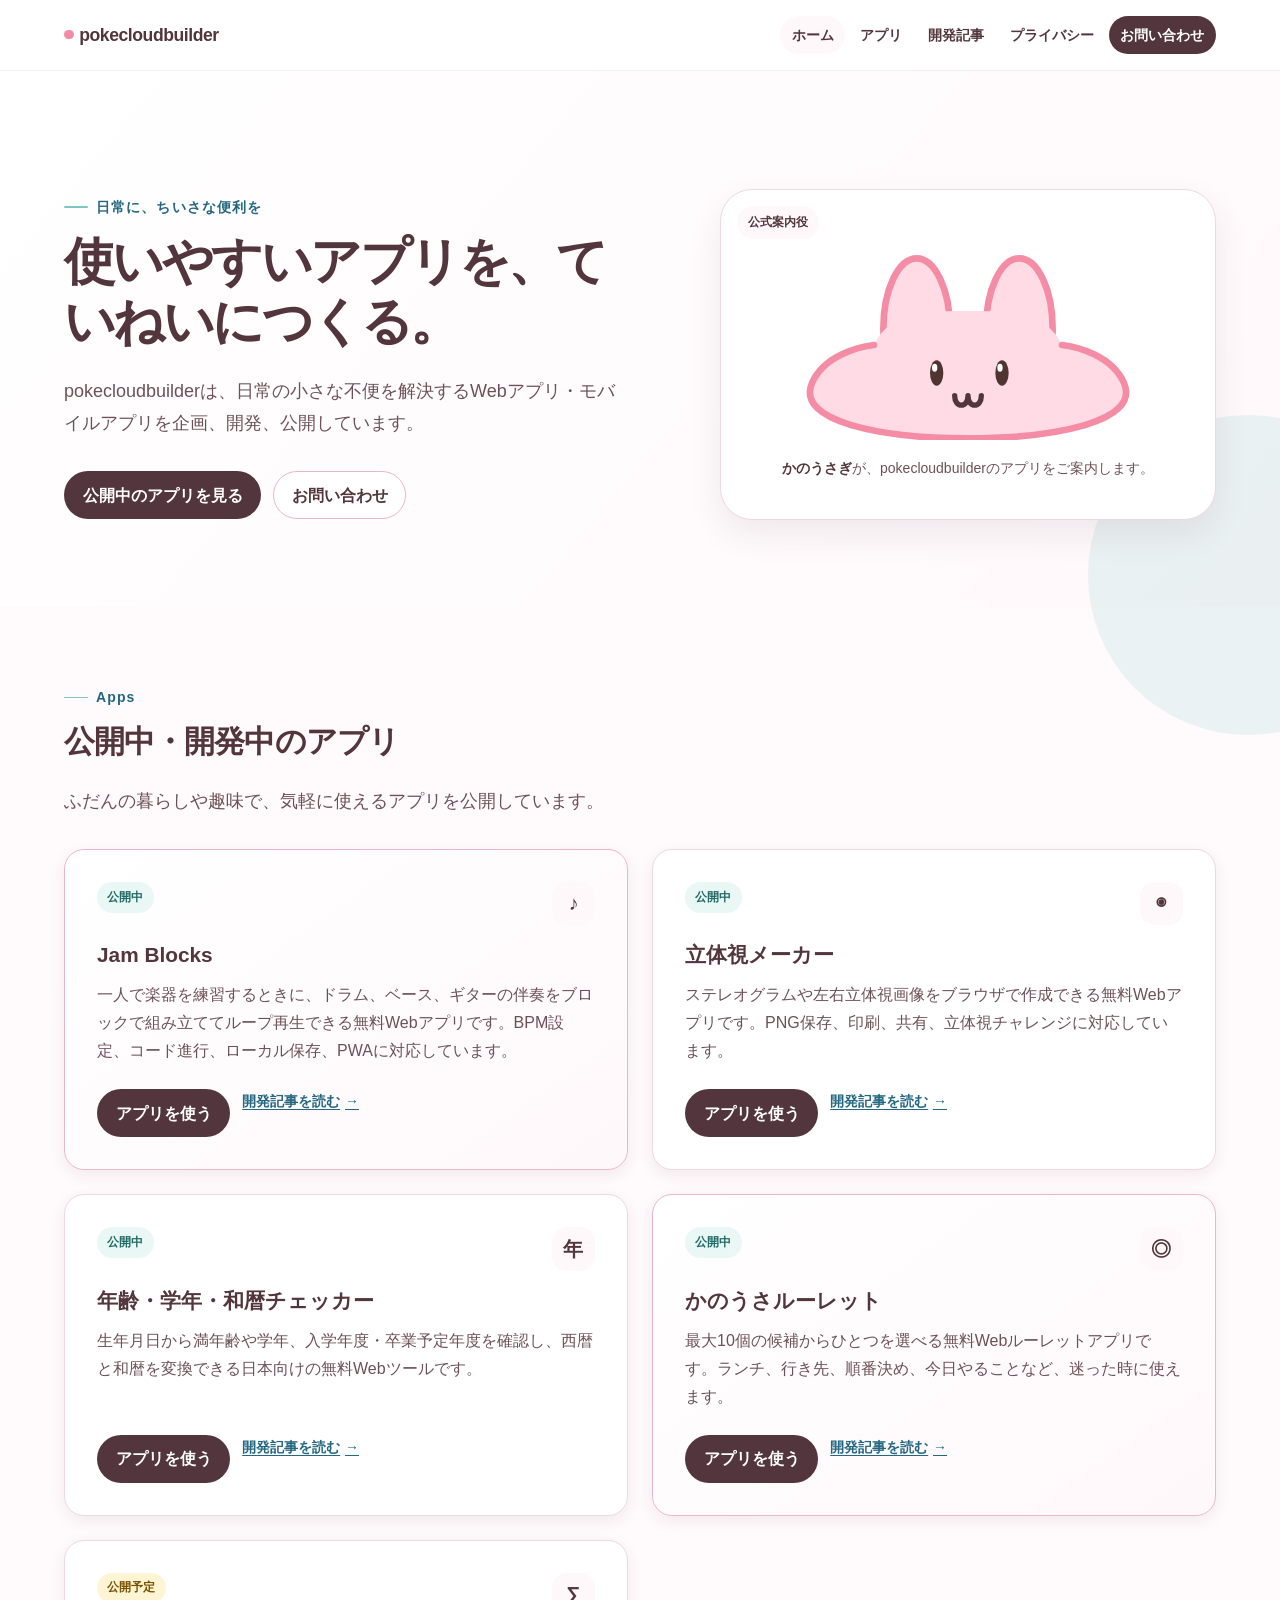
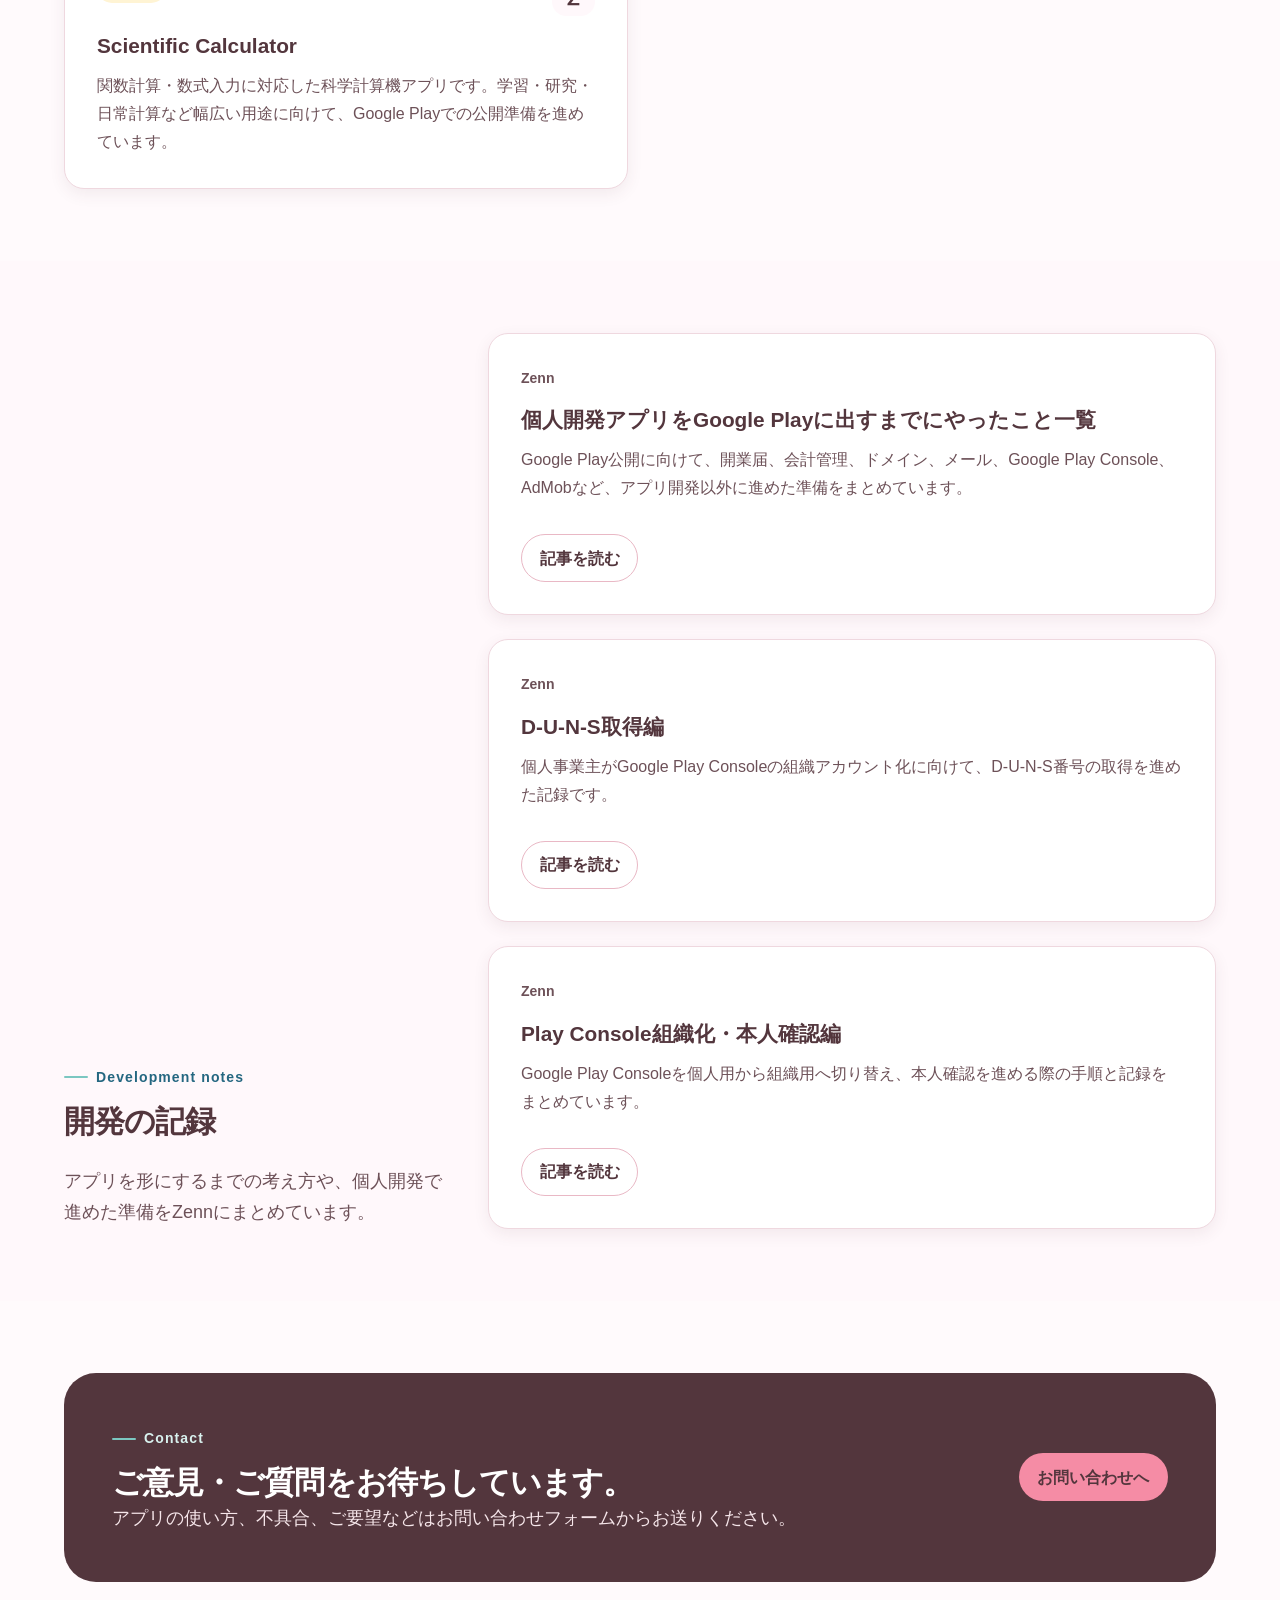
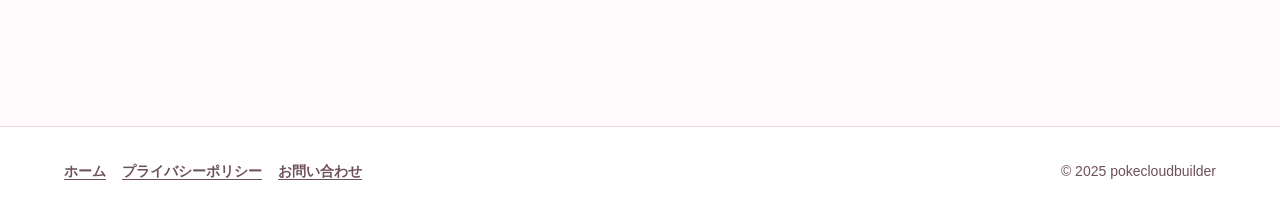
==== commit 76e7552e: "Add Play Console article cards" ====
--- a/index.html
+++ b/index.html
@@ -101,12 +101,26 @@
           <h2 id="articles-title" class="section-heading">開発の記録</h2>
           <p class="section-lead">アプリを形にするまでの考え方や、個人開発で進めた準備をZennにまとめています。</p>
         </div>
-        <article class="article-card">
-          <p class="article-date">Zenn</p>
-          <h3>個人開発アプリをGoogle Playに出すまでにやったこと一覧</h3>
-          <p>Google Play公開に向けて、開業届、会計管理、ドメイン、メール、Google Play Console、AdMobなど、アプリ開発以外に進めた準備をまとめています。</p>
-          <div class="article-actions"><a class="button button-secondary" href="https://zenn.dev/pokecloudlab/articles/google-play-app-publishing-journey" target="_blank" rel="noopener">記事を読む</a></div>
-        </article>
+        <div class="article-list">
+          <article class="article-card">
+            <p class="article-date">Zenn</p>
+            <h3>個人開発アプリをGoogle Playに出すまでにやったこと一覧</h3>
+            <p>Google Play公開に向けて、開業届、会計管理、ドメイン、メール、Google Play Console、AdMobなど、アプリ開発以外に進めた準備をまとめています。</p>
+            <div class="article-actions"><a class="button button-secondary" href="https://zenn.dev/pokecloudlab/articles/google-play-app-publishing-journey" target="_blank" rel="noopener">記事を読む</a></div>
+          </article>
+          <article class="article-card">
+            <p class="article-date">Zenn</p>
+            <h3>D-U-N-S取得編</h3>
+            <p>個人事業主がGoogle Play Consoleの組織アカウント化に向けて、D-U-N-S番号の取得を進めた記録です。</p>
+            <div class="article-actions"><a class="button button-secondary" href="https://zenn.dev/pokecloudlab/articles/sole-proprietor-duns-virtual-office" target="_blank" rel="noopener">記事を読む</a></div>
+          </article>
+          <article class="article-card">
+            <p class="article-date">Zenn</p>
+            <h3>Play Console組織化・本人確認編</h3>
+            <p>Google Play Consoleを個人用から組織用へ切り替え、本人確認を進める際の手順と記録をまとめています。</p>
+            <div class="article-actions"><a class="button button-secondary" href="https://zenn.dev/pokecloudlab/articles/google-play-console-personal-to-organization" target="_blank" rel="noopener">記事を読む</a></div>
+          </article>
+        </div>
       </div>
     </section>
 
--- a/assets/site.css
+++ b/assets/site.css
@@ -99,6 +99,7 @@
 .text-link::after { margin-left: 0.3rem; content: "→"; }
 
 .article-layout { display: grid; grid-template-columns: minmax(0, 0.7fr) minmax(0, 1.3fr); align-items: end; gap: var(--space-5); }
+.article-list { display: grid; gap: var(--space-4); }
 .article-card { padding: var(--space-5); }
 .article-date { color: var(--color-blue-dark); font-size: var(--text-small); font-weight: 800; }
 .contact-band { padding: var(--space-6); border-radius: var(--radius-large); background: var(--color-ink); color: var(--color-white); }
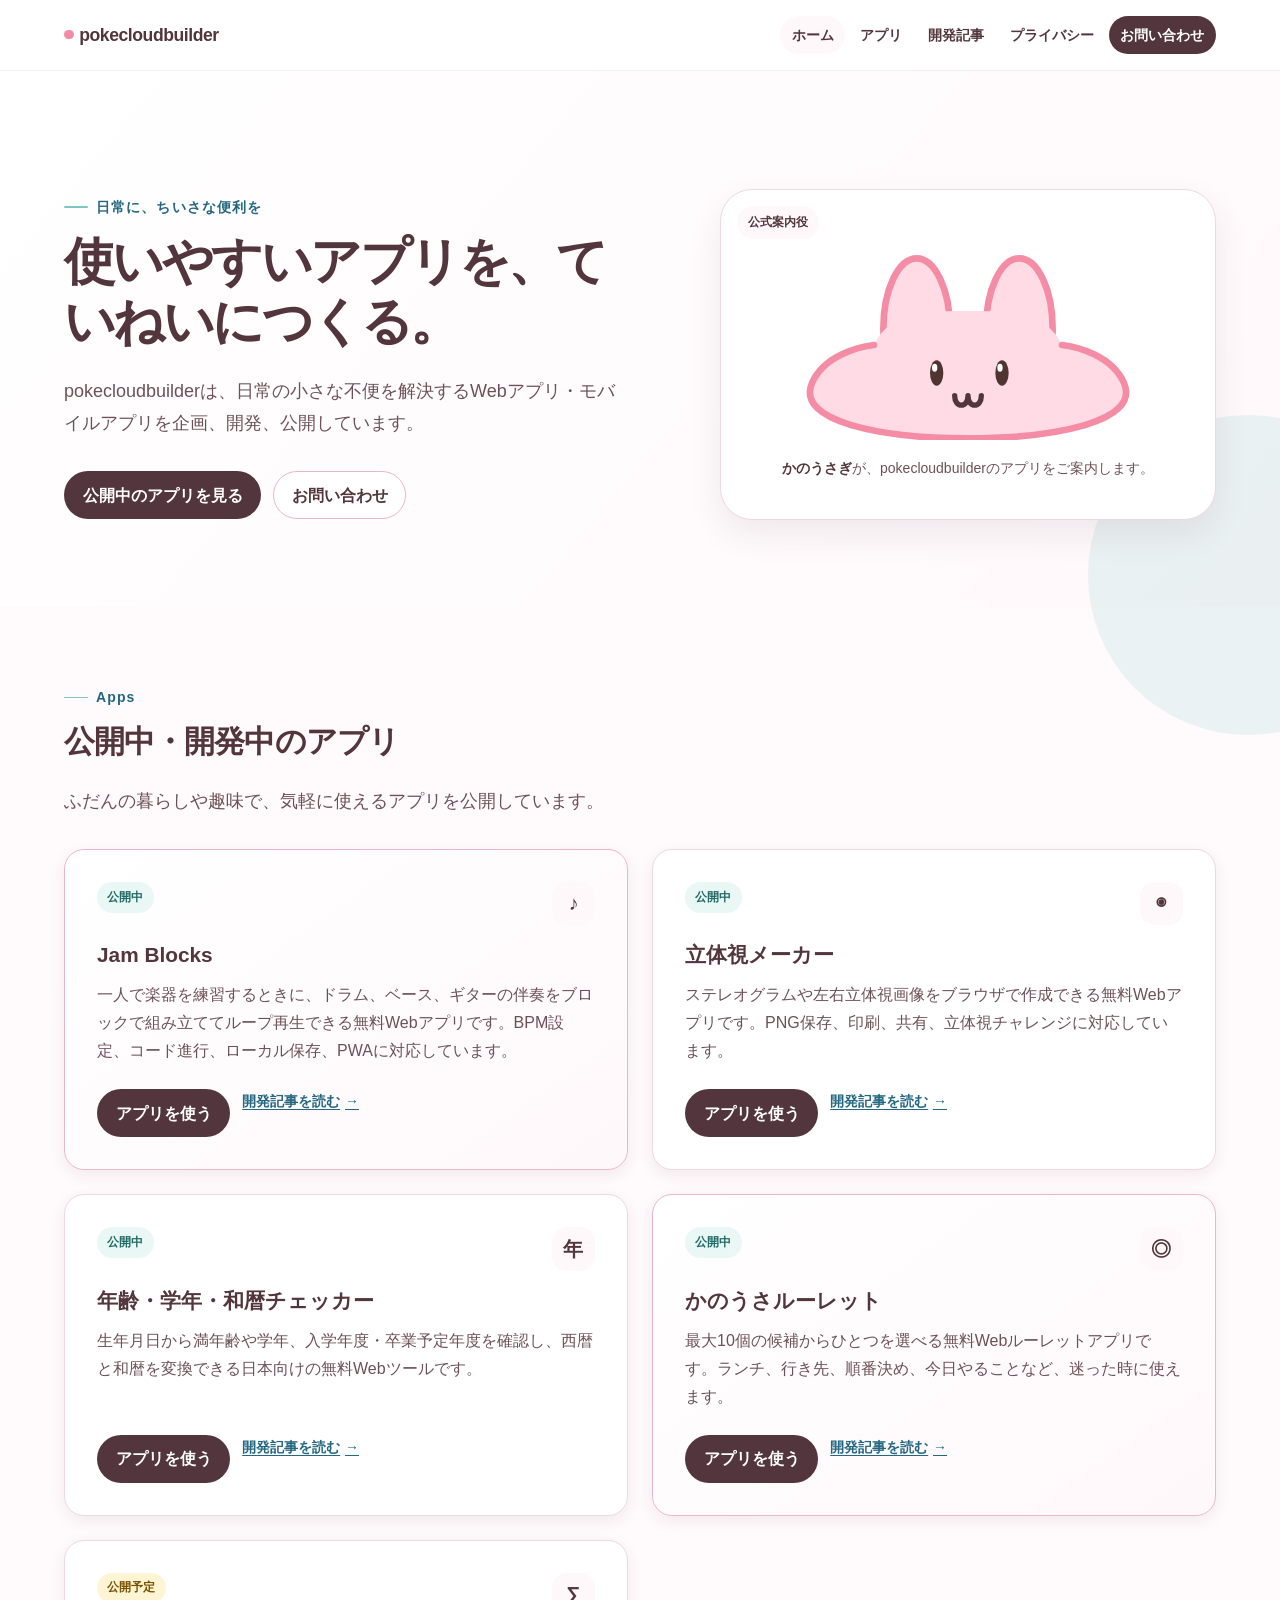
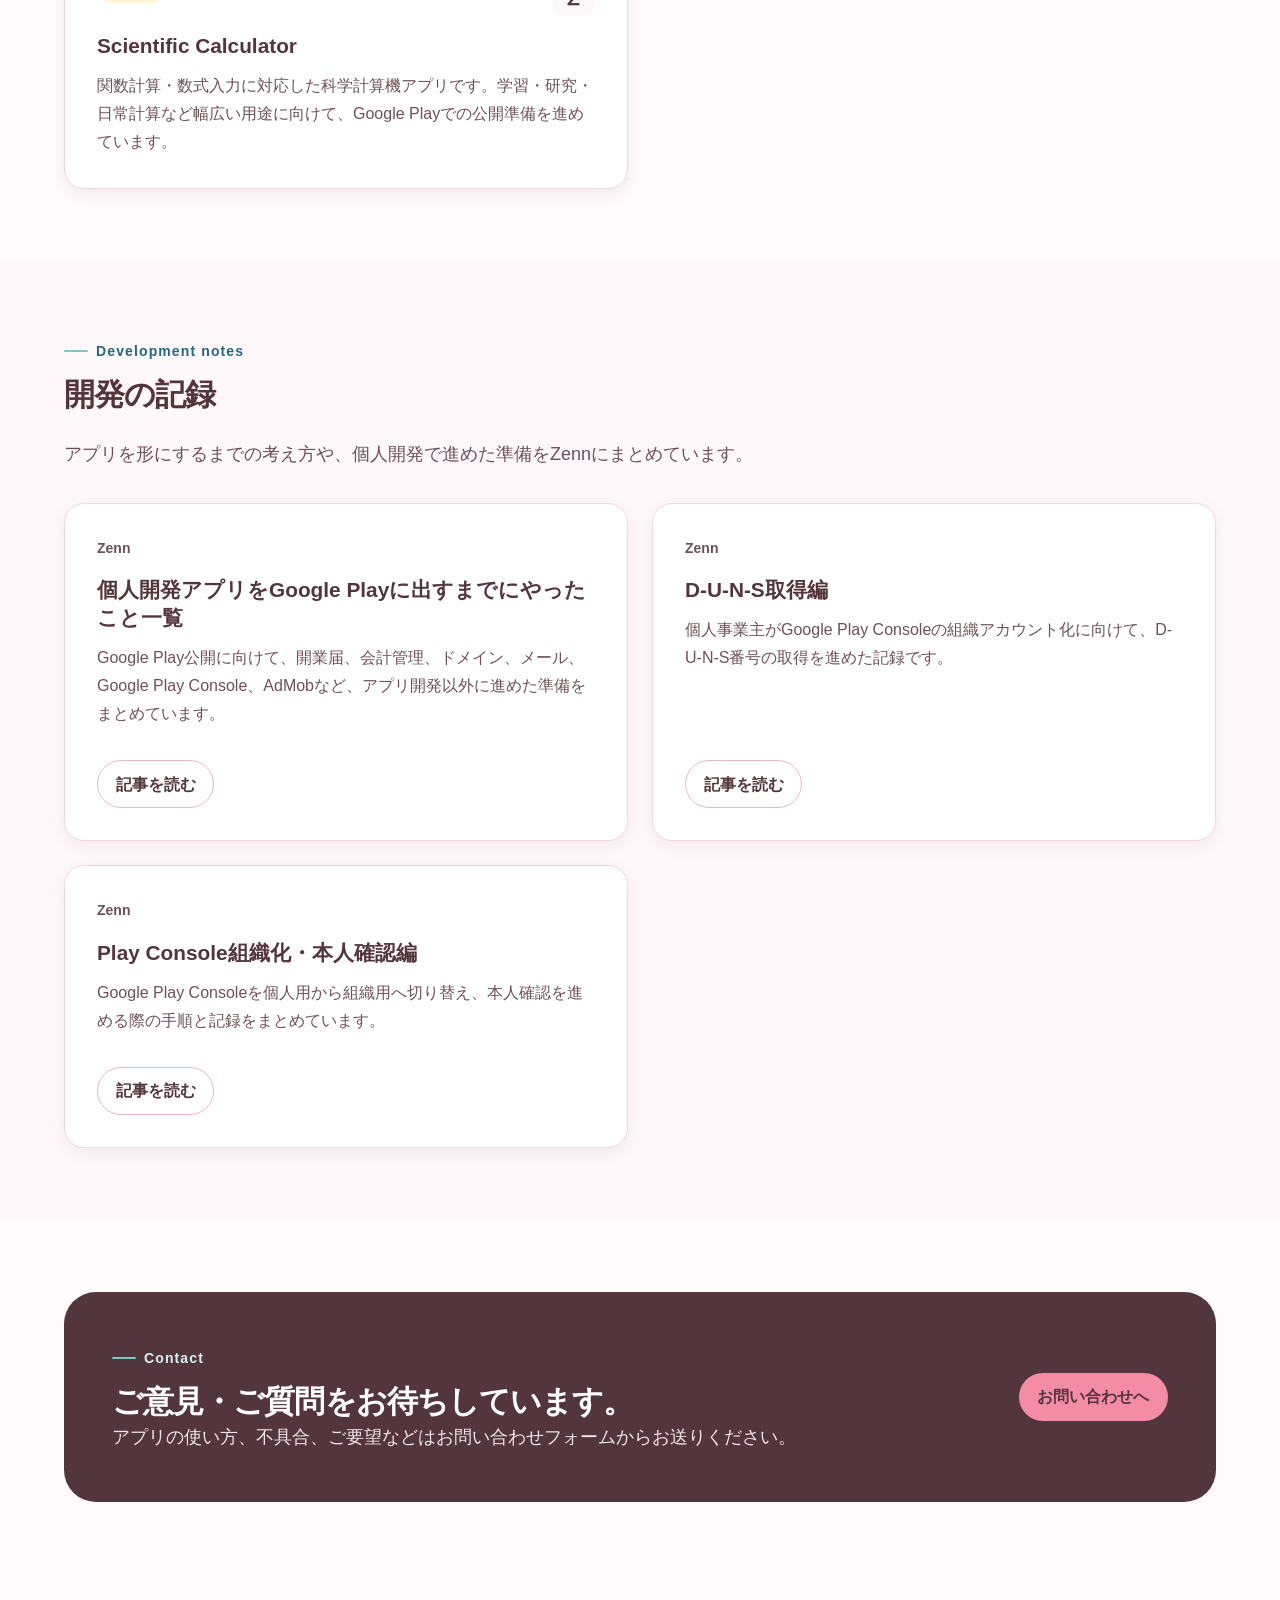
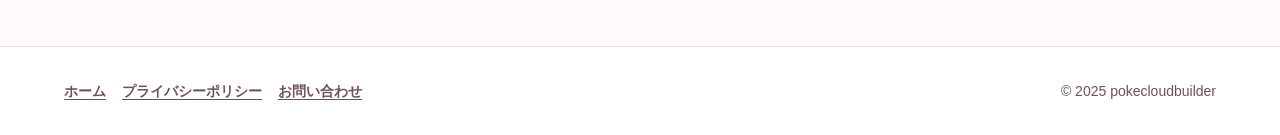
==== commit e7b8ff22: "Use two-column layout for articles" ====
--- a/index.html
+++ b/index.html
@@ -95,7 +95,7 @@
     </section>
 
     <section id="articles" class="section section-soft" aria-labelledby="articles-title">
-      <div class="container article-layout">
+      <div class="container">
         <div>
           <p class="eyebrow">Development notes</p>
           <h2 id="articles-title" class="section-heading">開発の記録</h2>
--- a/assets/site.css
+++ b/assets/site.css
@@ -98,9 +98,9 @@
 .text-link { color: var(--color-blue-dark); font-size: var(--text-small); font-weight: 800; }
 .text-link::after { margin-left: 0.3rem; content: "→"; }
 
-.article-layout { display: grid; grid-template-columns: minmax(0, 0.7fr) minmax(0, 1.3fr); align-items: end; gap: var(--space-5); }
-.article-list { display: grid; gap: var(--space-4); }
-.article-card { padding: var(--space-5); }
+.article-list { display: grid; grid-template-columns: repeat(2, minmax(0, 1fr)); gap: var(--space-4); margin-top: var(--space-5); }
+.article-card { display: flex; flex-direction: column; padding: var(--space-5); }
+.article-actions { margin-top: auto; padding-top: var(--space-5); }
 .article-date { color: var(--color-blue-dark); font-size: var(--text-small); font-weight: 800; }
 .contact-band { padding: var(--space-6); border-radius: var(--radius-large); background: var(--color-ink); color: var(--color-white); }
 .contact-band .eyebrow { color: #d8f1ee; }
@@ -143,7 +143,7 @@
 @media (max-width: 760px) {
   .header-inner { align-items: flex-start; flex-direction: column; gap: var(--space-2); }
   .site-nav { justify-content: flex-start; }
-  .hero-grid, .article-layout { grid-template-columns: 1fr; }
+  .hero-grid, .article-list { grid-template-columns: 1fr; }
   .hero-guide { justify-self: stretch; width: min(100%, 28rem); }
   .product-grid { grid-template-columns: 1fr; }
   .contact-band-inner, .footer-inner { align-items: flex-start; flex-direction: column; }
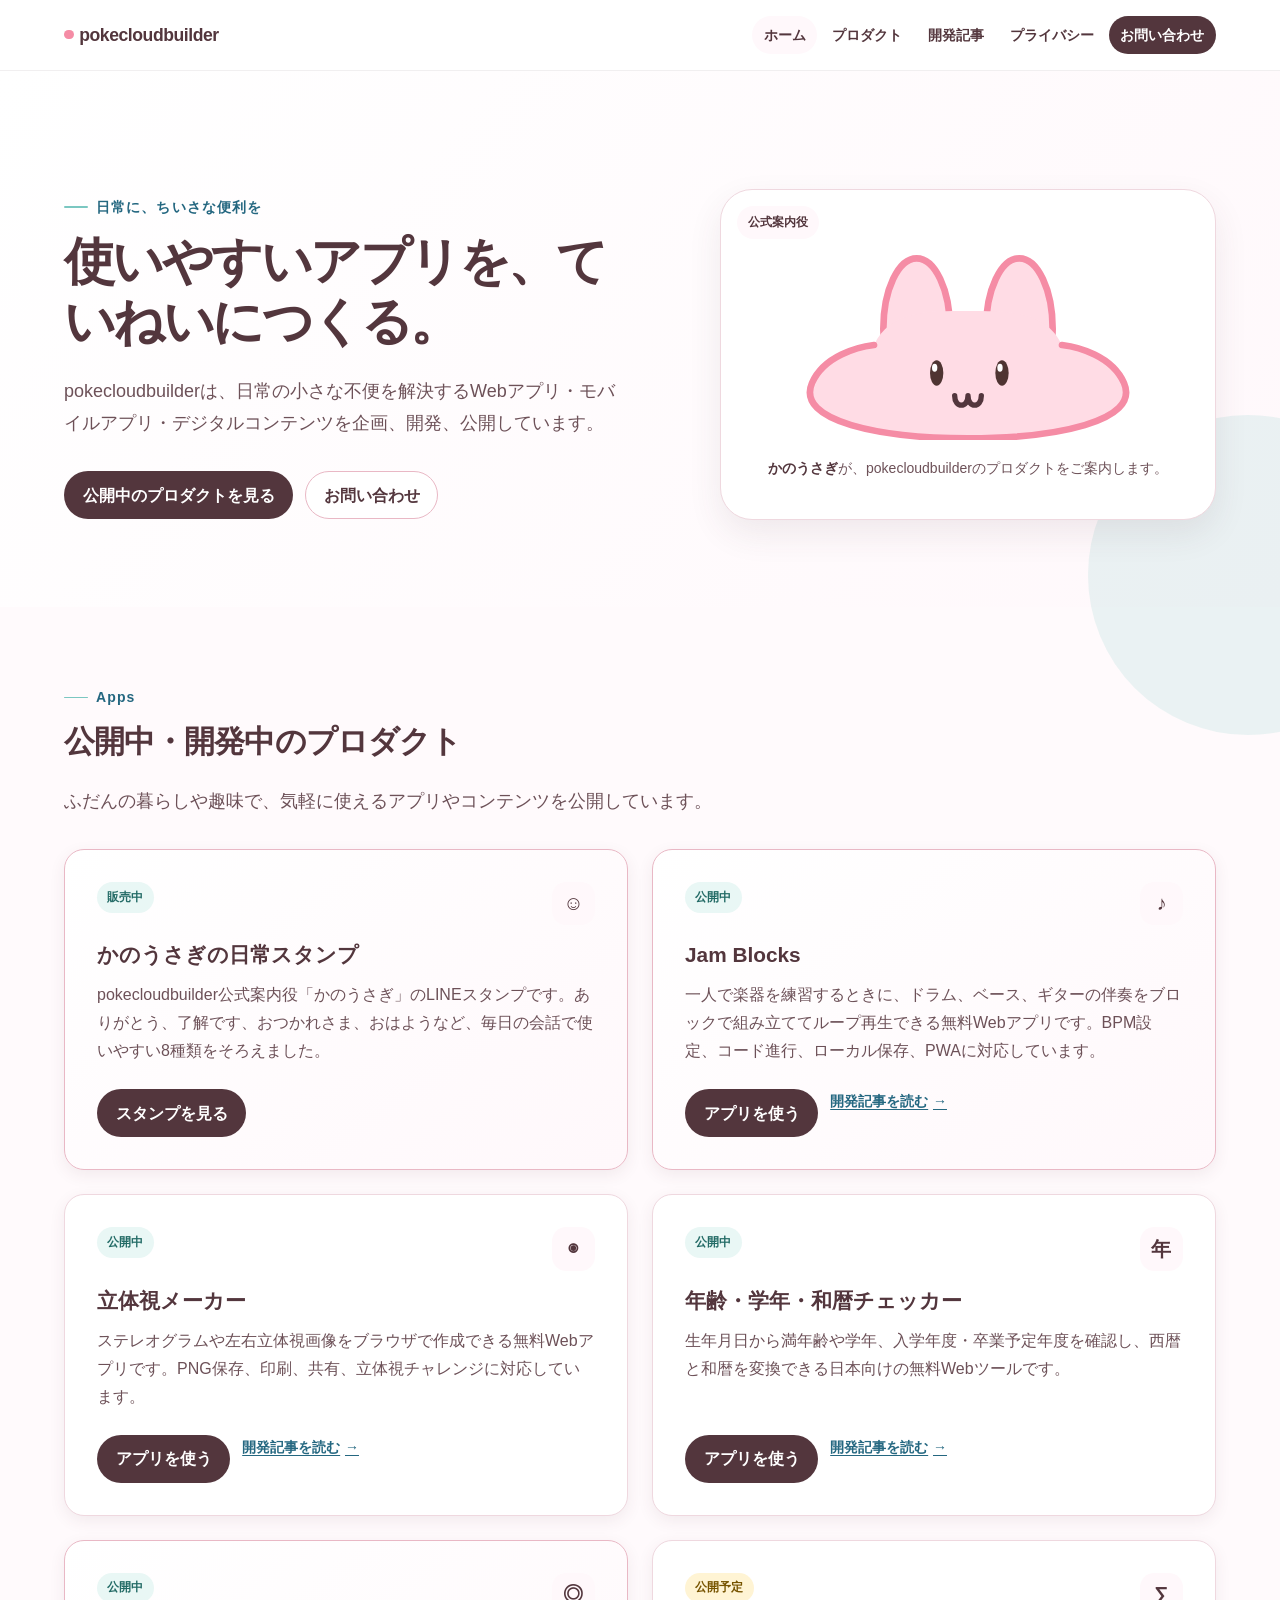
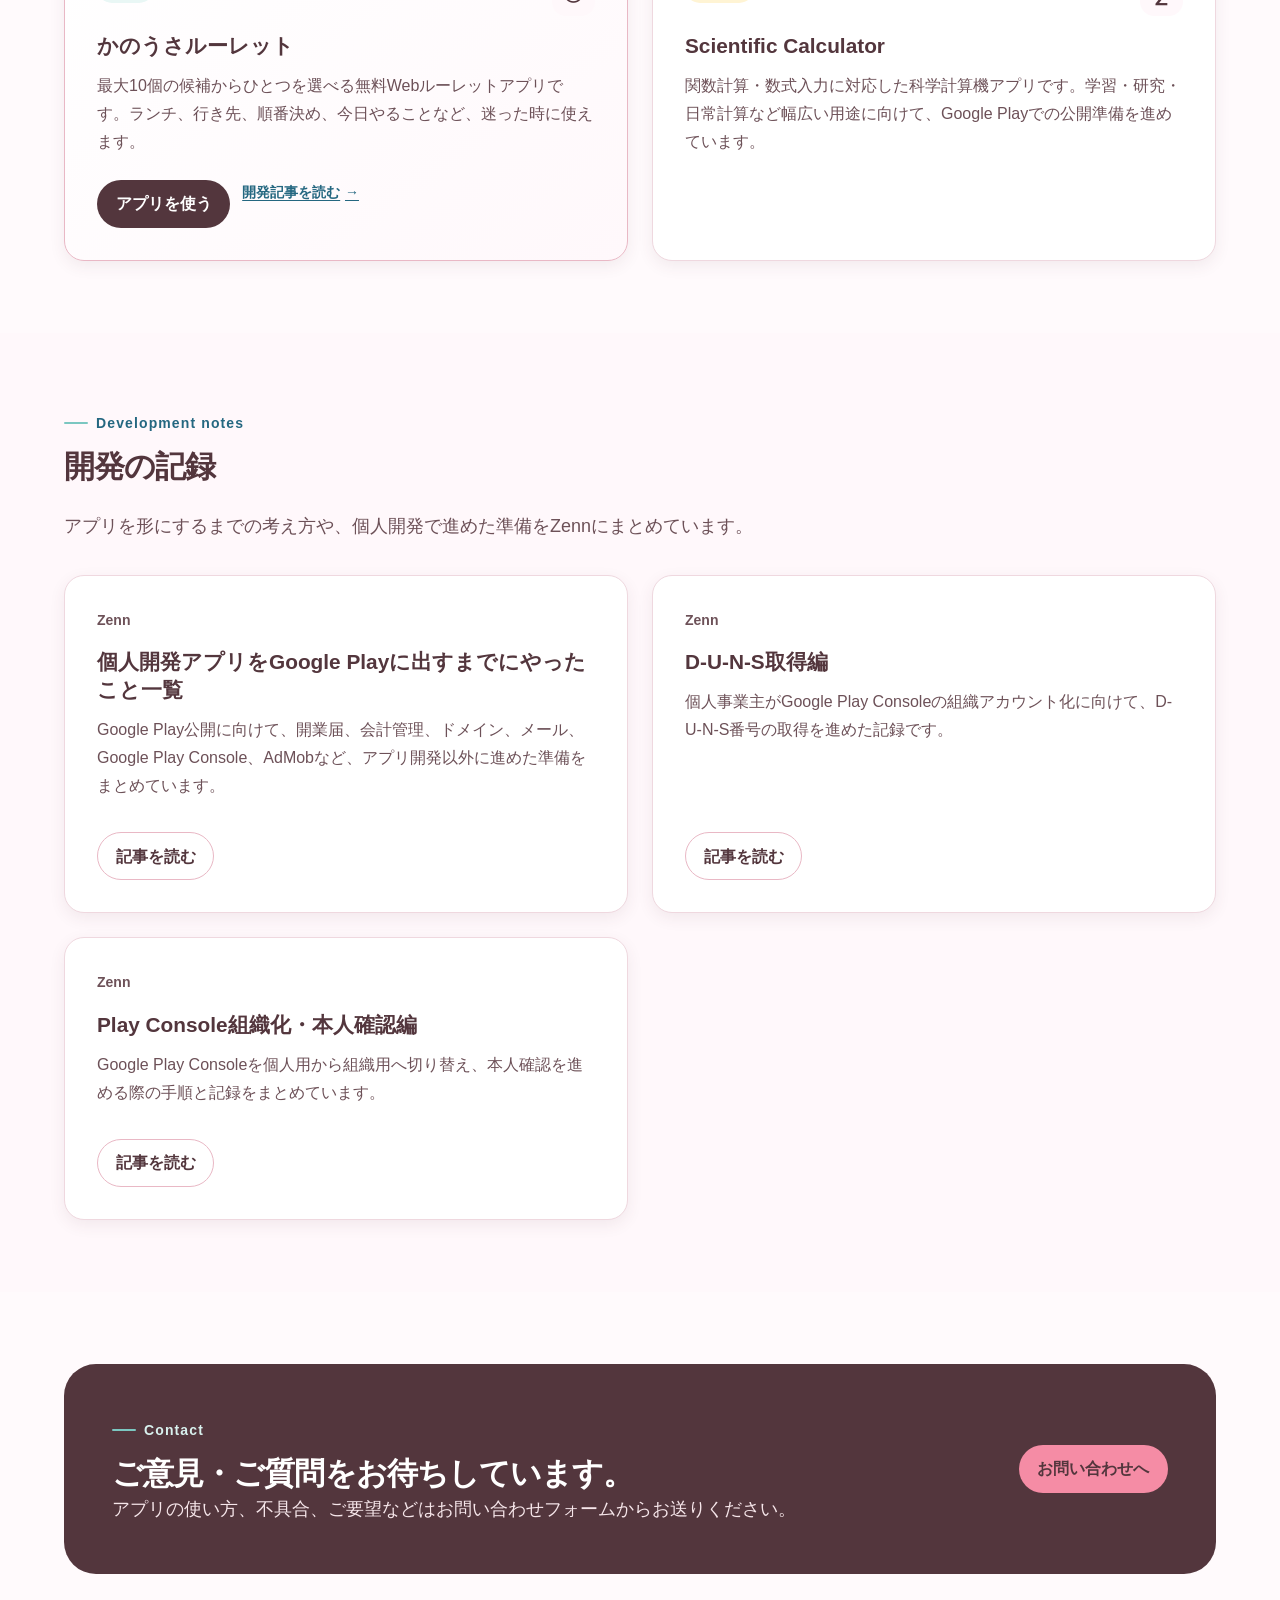
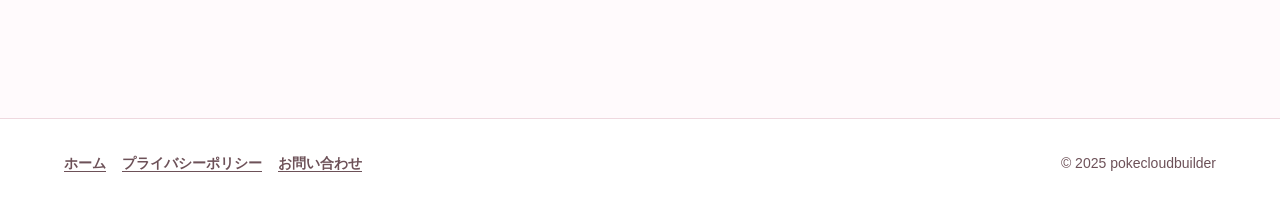
==== commit faaa0be3: "Add KanoUsagi LINE stickers to site" ====
--- a/index.html
+++ b/index.html
@@ -12,8 +12,8 @@
 
     gtag('config', 'G-C4QVSF5DY2');
   </script>
-  <meta name="description" content="pokecloudbuilderは、日常の小さな不便を解決するWebアプリ・モバイルアプリを企画・開発・公開しています。">
-  <title>pokecloudbuilder | 日常に役立つWeb・モバイルアプリ</title>
+  <meta name="description" content="pokecloudbuilderは、日常の小さな不便を解決するWebアプリ・モバイルアプリ・デジタルコンテンツを企画・開発・公開しています。">
+  <title>pokecloudbuilder | 日常に役立つアプリ・コンテンツ</title>
   <link rel="stylesheet" href="assets/site.css">
 </head>
 <body>
@@ -23,7 +23,7 @@
       <a class="brand" href="index.html" aria-label="pokecloudbuilder ホーム"><span class="brand-mark"></span>pokecloudbuilder</a>
       <nav class="site-nav" aria-label="主要メニュー">
         <a href="index.html" aria-current="page">ホーム</a>
-        <a href="#products">アプリ</a>
+        <a href="#products">プロダクト</a>
         <a href="#articles">開発記事</a>
         <a href="privacy-policy.html">プライバシー</a>
         <a class="nav-contact" href="contact.html">お問い合わせ</a>
@@ -37,16 +37,16 @@
         <div class="hero-copy">
           <p class="eyebrow">日常に、ちいさな便利を</p>
           <h1 id="hero-title">使いやすいアプリを、ていねいにつくる。</h1>
-          <p class="hero-text">pokecloudbuilderは、日常の小さな不便を解決するWebアプリ・モバイルアプリを企画、開発、公開しています。</p>
+          <p class="hero-text">pokecloudbuilderは、日常の小さな不便を解決するWebアプリ・モバイルアプリ・デジタルコンテンツを企画、開発、公開しています。</p>
           <div class="hero-actions">
-            <a class="button button-primary" href="#products">公開中のアプリを見る</a>
+            <a class="button button-primary" href="#products">公開中のプロダクトを見る</a>
             <a class="button button-secondary" href="contact.html">お問い合わせ</a>
           </div>
         </div>
         <aside class="hero-guide" aria-label="pokecloudbuilder公式案内役">
           <span class="guide-label">公式案内役</span>
           <img class="guide-image" src="assets/kanousagi.svg" width="624" height="284" alt="かのうさぎ">
-          <p class="guide-caption"><strong>かのうさぎ</strong>が、pokecloudbuilderのアプリをご案内します。</p>
+          <p class="guide-caption"><strong>かのうさぎ</strong>が、pokecloudbuilderのプロダクトをご案内します。</p>
         </aside>
       </div>
     </section>
@@ -54,9 +54,16 @@
     <section id="products" class="section" aria-labelledby="products-title">
       <div class="container">
         <p class="eyebrow">Apps</p>
-        <h2 id="products-title" class="section-heading">公開中・開発中のアプリ</h2>
-        <p class="section-lead">ふだんの暮らしや趣味で、気軽に使えるアプリを公開しています。</p>
+        <h2 id="products-title" class="section-heading">公開中・開発中のプロダクト</h2>
+        <p class="section-lead">ふだんの暮らしや趣味で、気軽に使えるアプリやコンテンツを公開しています。</p>
         <div class="product-grid">
+          <article class="product-card featured">
+            <div class="product-top"><span class="status">販売中</span><span class="product-symbol" aria-hidden="true">☺</span></div>
+            <h3><a href="https://line.me/S/sticker/36098630" target="_blank" rel="noopener">かのうさぎの日常スタンプ</a></h3>
+            <p>pokecloudbuilder公式案内役「かのうさぎ」のLINEスタンプです。ありがとう、了解です、おつかれさま、おはようなど、毎日の会話で使いやすい8種類をそろえました。</p>
+            <div class="card-actions"><a class="button button-primary" href="https://line.me/S/sticker/36098630" target="_blank" rel="noopener">スタンプを見る</a></div>
+          </article>
+
           <article class="product-card featured">
             <div class="product-top"><span class="status">公開中</span><span class="product-symbol" aria-hidden="true">♪</span></div>
             <h3><a href="https://jam.pokecloudbuilder.com/" target="_blank" rel="noopener">Jam Blocks</a></h3>
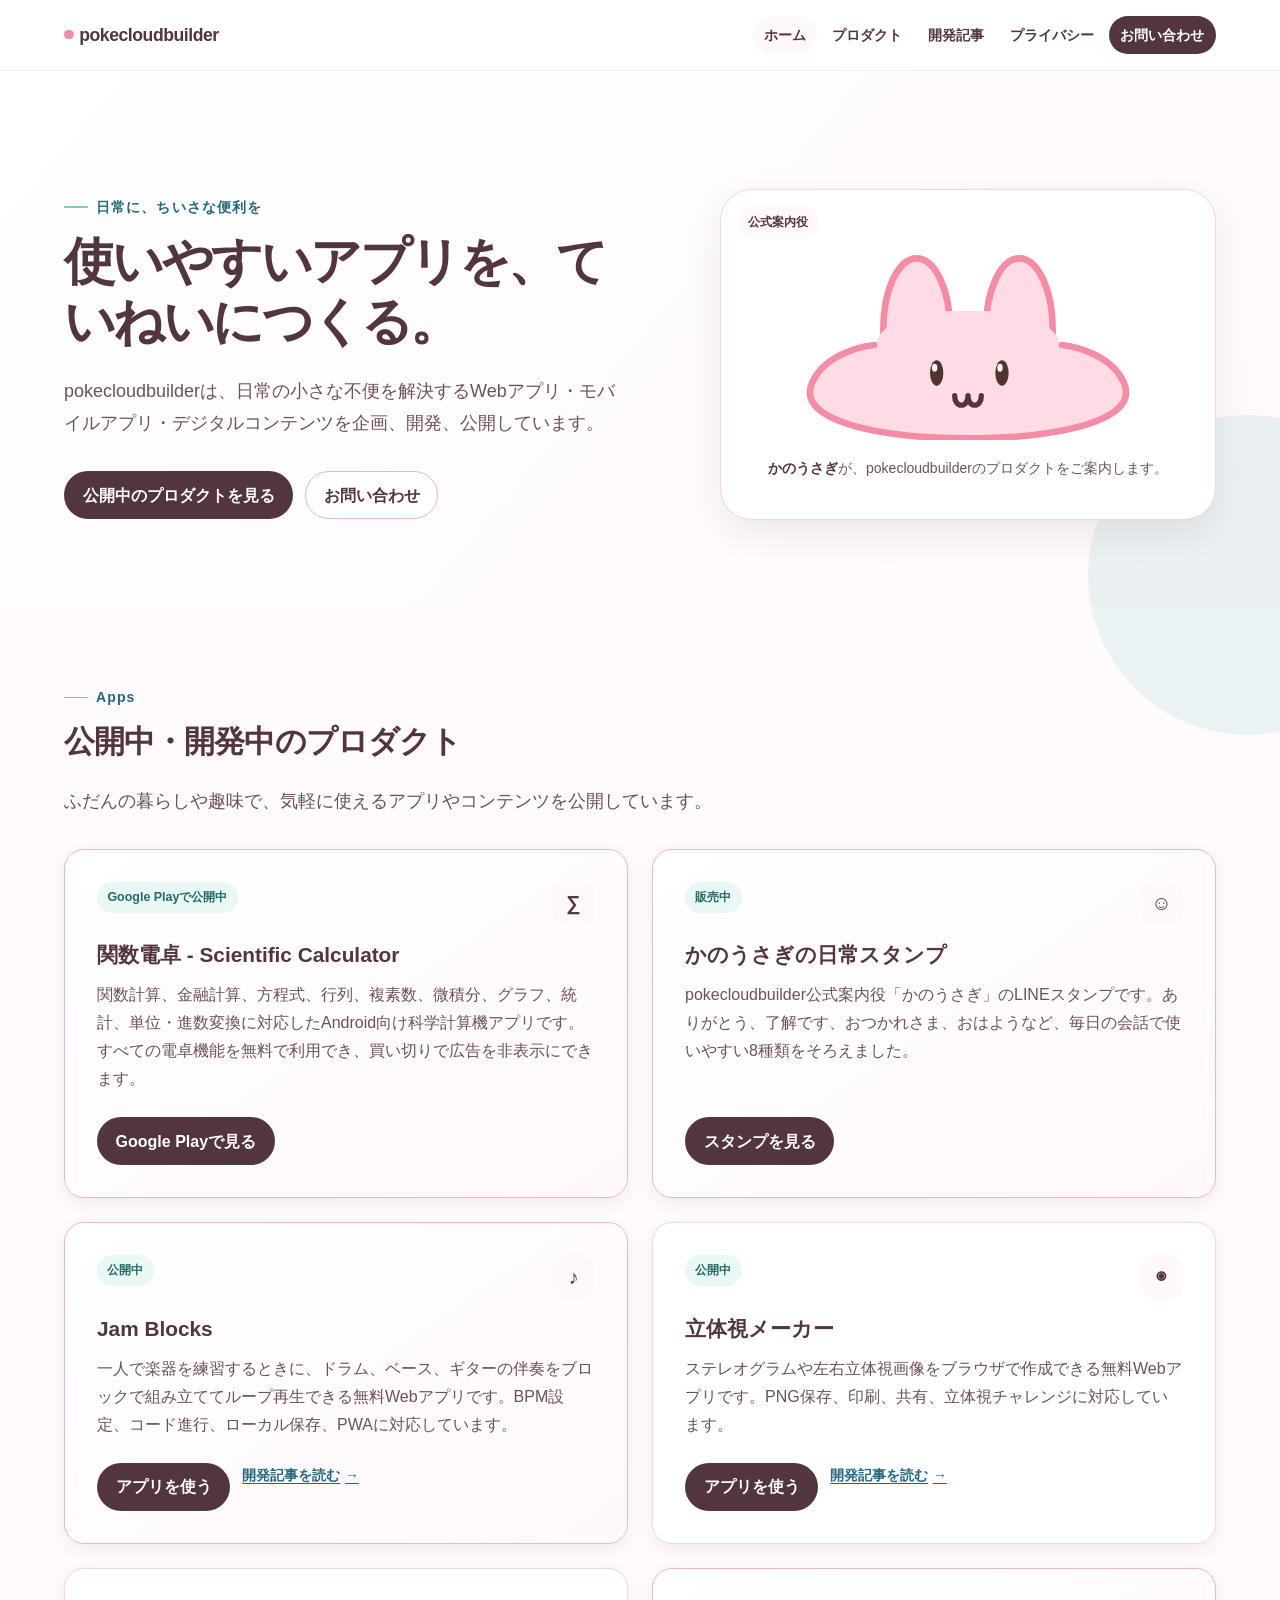
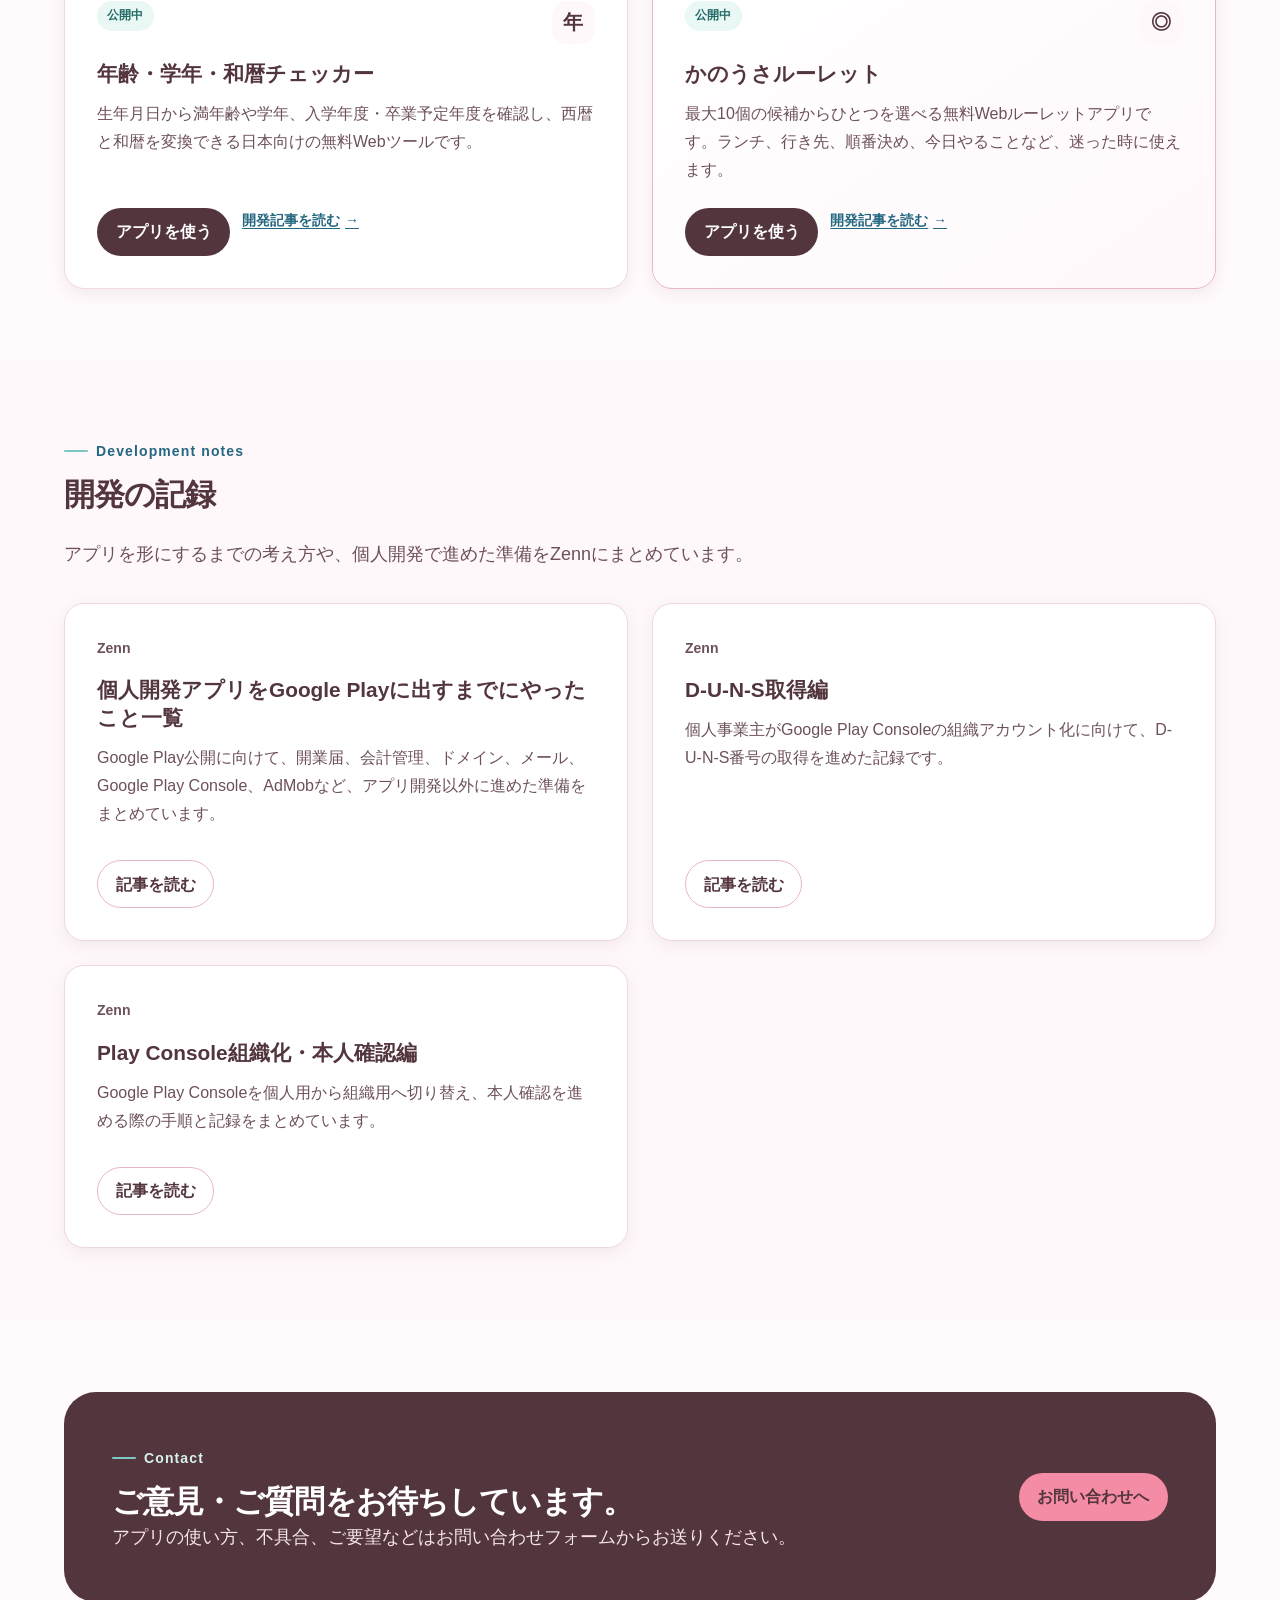
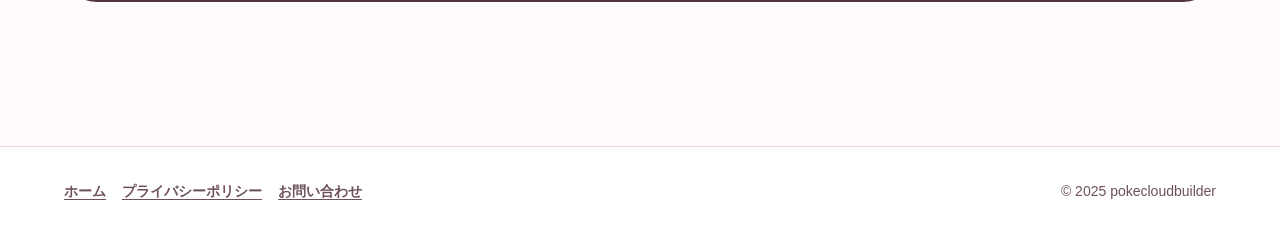
==== commit b6d1b8e6: "Publish Scientific Calculator on business site" ====
--- a/index.html
+++ b/index.html
@@ -58,6 +58,13 @@
         <p class="section-lead">ふだんの暮らしや趣味で、気軽に使えるアプリやコンテンツを公開しています。</p>
         <div class="product-grid">
           <article class="product-card featured">
+            <div class="product-top"><span class="status">Google Playで公開中</span><span class="product-symbol" aria-hidden="true">∑</span></div>
+            <h3><a href="https://play.google.com/store/apps/details?id=com.pokecloudbuilder.scientificcalculator" target="_blank" rel="noopener">関数電卓 - Scientific Calculator</a></h3>
+            <p>関数計算、金融計算、方程式、行列、複素数、微積分、グラフ、統計、単位・進数変換に対応したAndroid向け科学計算機アプリです。すべての電卓機能を無料で利用でき、買い切りで広告を非表示にできます。</p>
+            <div class="card-actions"><a class="button button-primary" href="https://play.google.com/store/apps/details?id=com.pokecloudbuilder.scientificcalculator" target="_blank" rel="noopener">Google Playで見る</a></div>
+          </article>
+
+          <article class="product-card featured">
             <div class="product-top"><span class="status">販売中</span><span class="product-symbol" aria-hidden="true">☺</span></div>
             <h3><a href="https://line.me/S/sticker/36098630" target="_blank" rel="noopener">かのうさぎの日常スタンプ</a></h3>
             <p>pokecloudbuilder公式案内役「かのうさぎ」のLINEスタンプです。ありがとう、了解です、おつかれさま、おはようなど、毎日の会話で使いやすい8種類をそろえました。</p>
@@ -92,11 +99,6 @@
             <div class="card-actions"><a class="button button-primary" href="https://kanousa.pokecloudbuilder.com/" target="_blank" rel="noopener">アプリを使う</a><a class="text-link" href="https://zenn.dev/pokecloudlab/articles/kanousa-cloudflare-pages" target="_blank" rel="noopener">開発記事を読む</a></div>
           </article>
 
-          <article class="product-card">
-            <div class="product-top"><span class="status status-planned">公開予定</span><span class="product-symbol" aria-hidden="true">∑</span></div>
-            <h3>Scientific Calculator</h3>
-            <p>関数計算・数式入力に対応した科学計算機アプリです。学習・研究・日常計算など幅広い用途に向けて、Google Playでの公開準備を進めています。</p>
-          </article>
         </div>
       </div>
     </section>
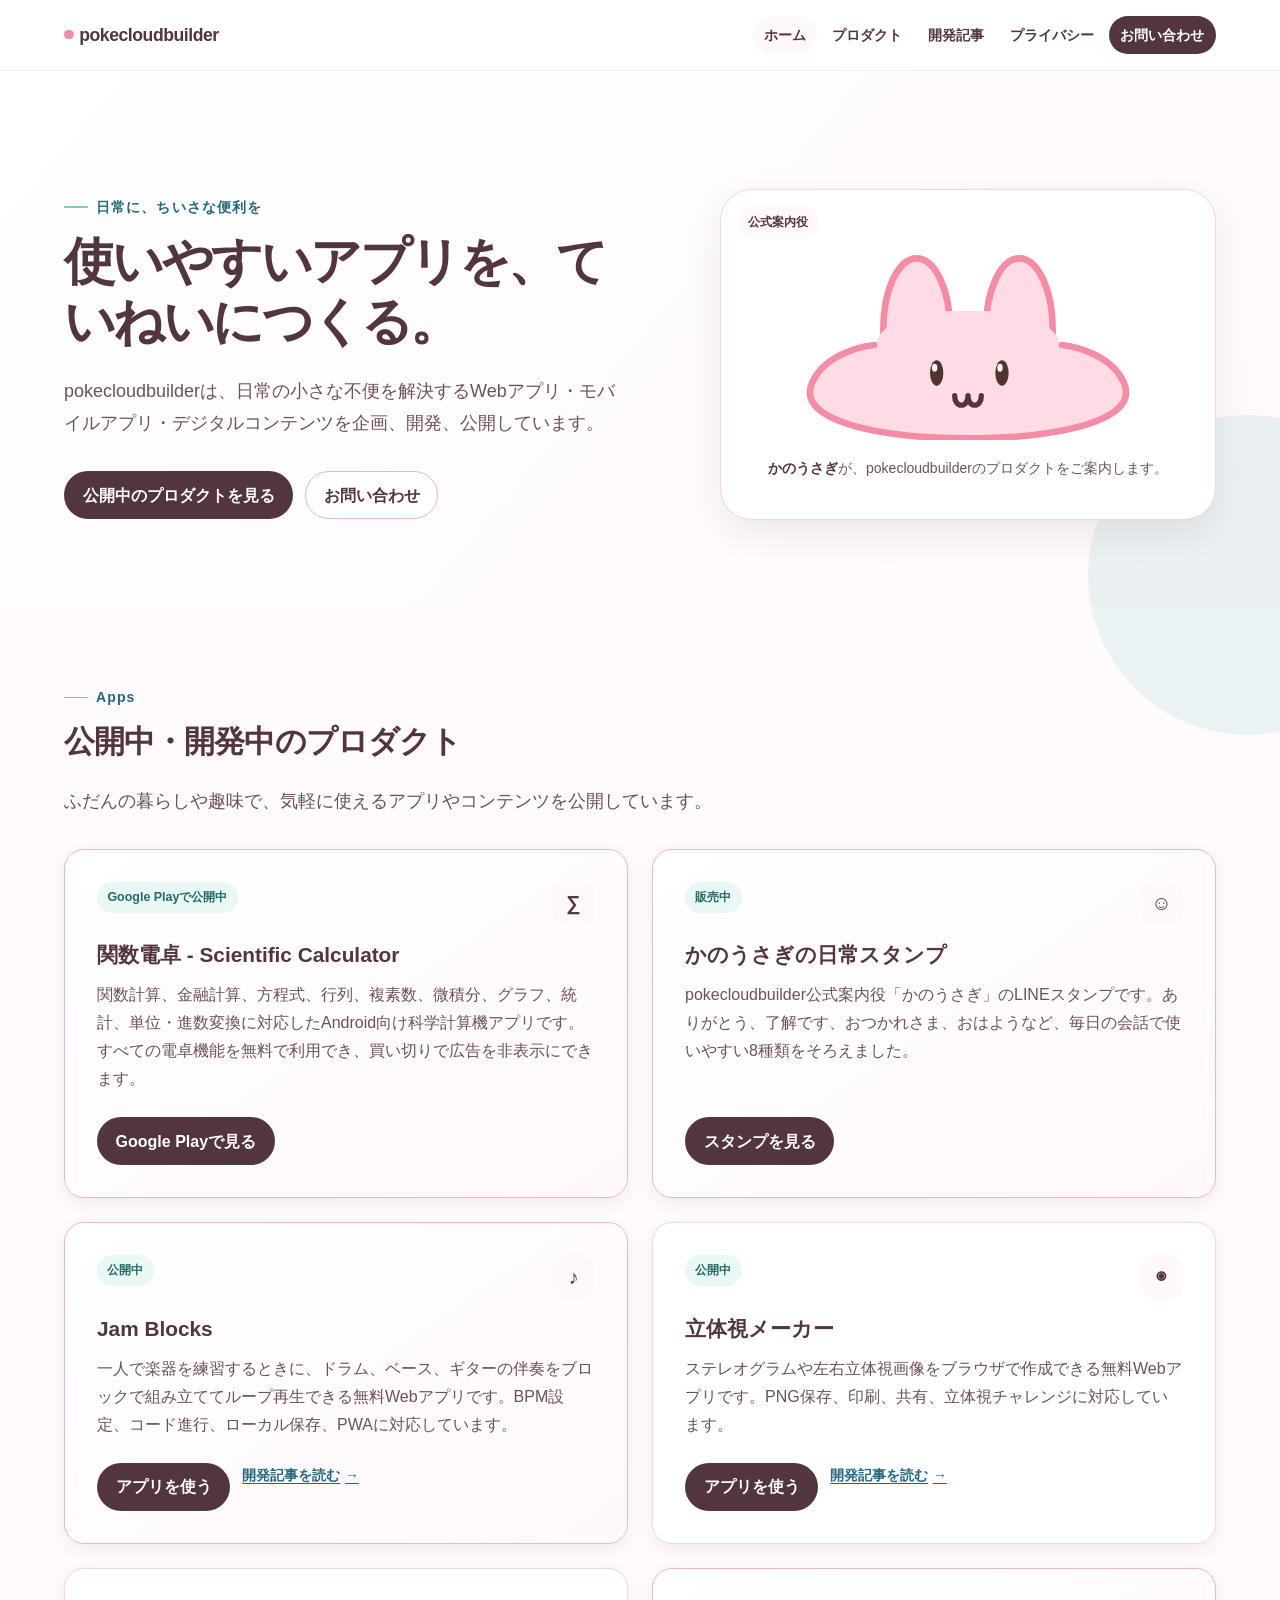
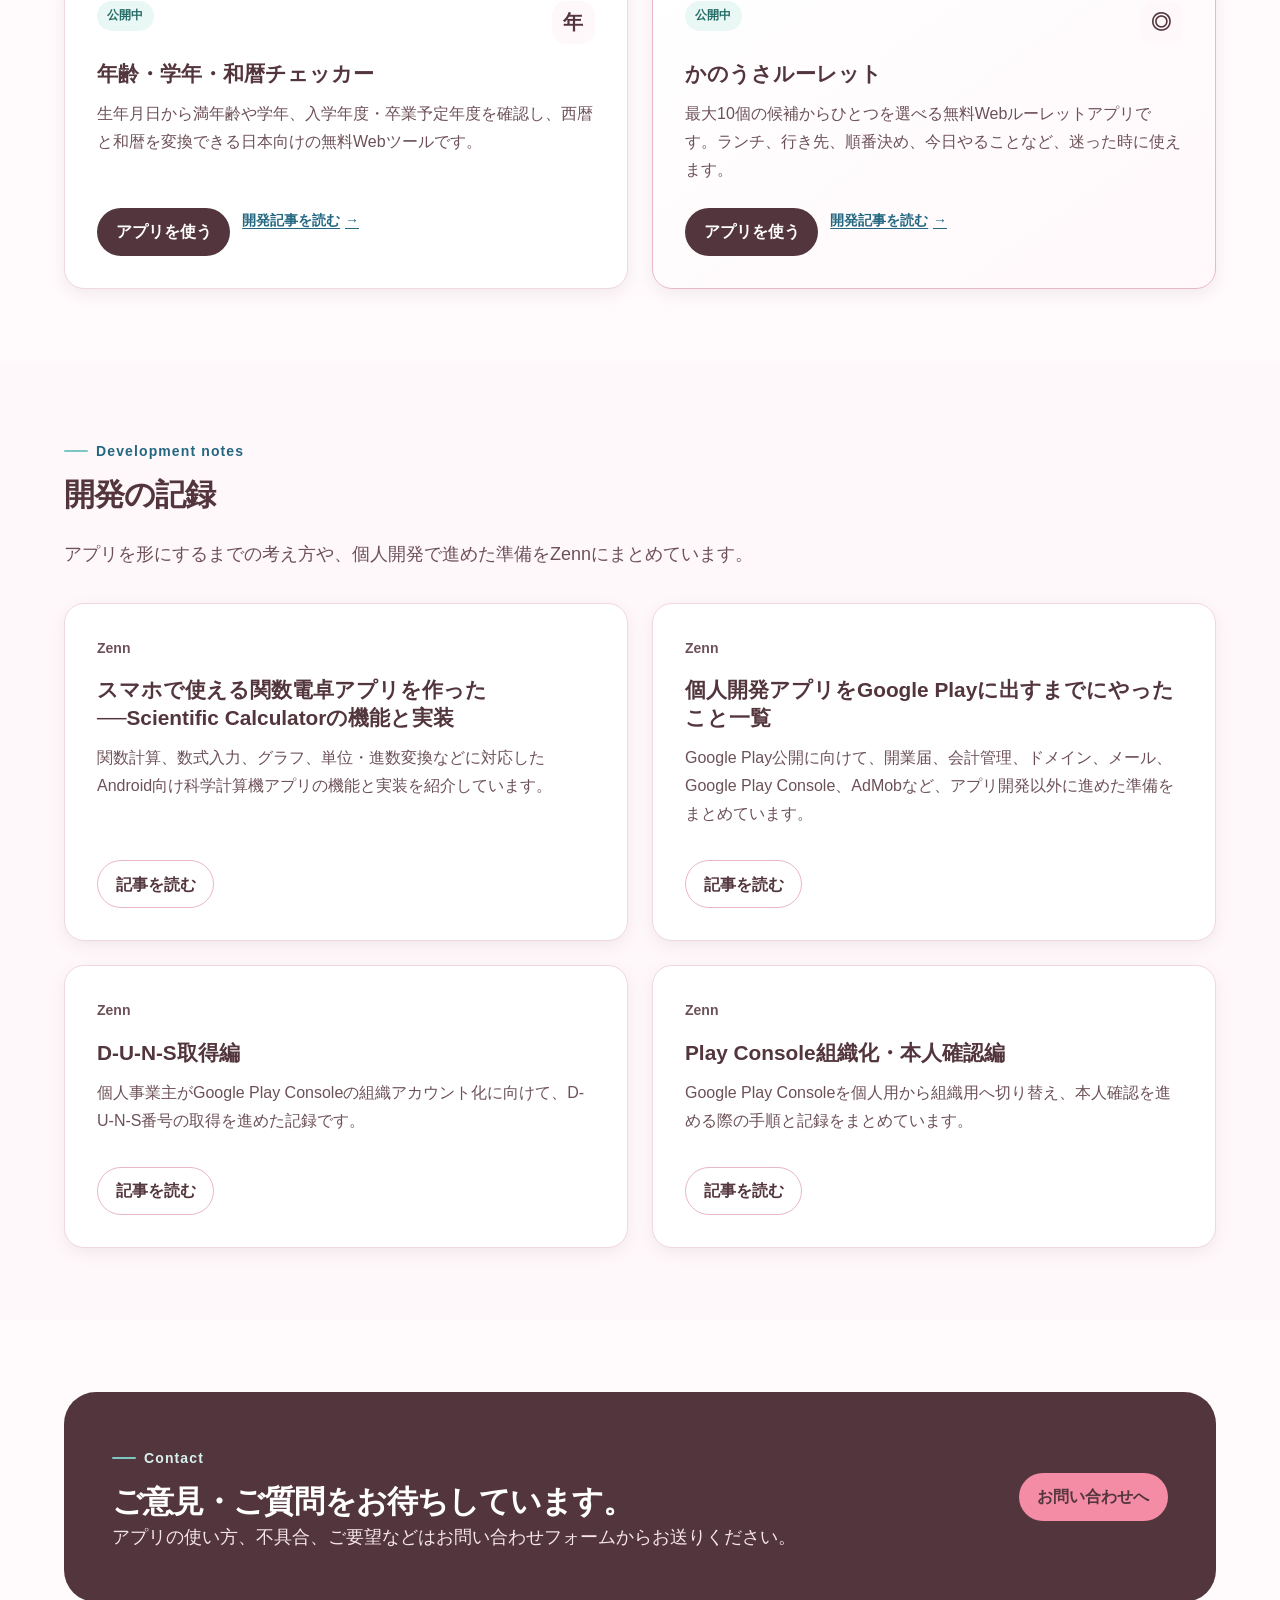
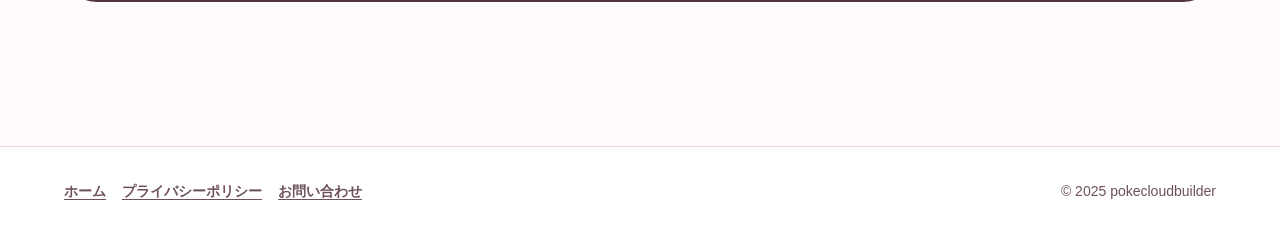
==== commit 404a1744: "Add Scientific Calculator article" ====
--- a/index.html
+++ b/index.html
@@ -113,6 +113,12 @@
         <div class="article-list">
           <article class="article-card">
             <p class="article-date">Zenn</p>
+            <h3>スマホで使える関数電卓アプリを作った──Scientific Calculatorの機能と実装</h3>
+            <p>関数計算、数式入力、グラフ、単位・進数変換などに対応したAndroid向け科学計算機アプリの機能と実装を紹介しています。</p>
+            <div class="article-actions"><a class="button button-secondary" href="https://zenn.dev/pokecloudlab/articles/scientific-calculator-features-and-implementation" target="_blank" rel="noopener">記事を読む</a></div>
+          </article>
+          <article class="article-card">
+            <p class="article-date">Zenn</p>
             <h3>個人開発アプリをGoogle Playに出すまでにやったこと一覧</h3>
             <p>Google Play公開に向けて、開業届、会計管理、ドメイン、メール、Google Play Console、AdMobなど、アプリ開発以外に進めた準備をまとめています。</p>
             <div class="article-actions"><a class="button button-secondary" href="https://zenn.dev/pokecloudlab/articles/google-play-app-publishing-journey" target="_blank" rel="noopener">記事を読む</a></div>
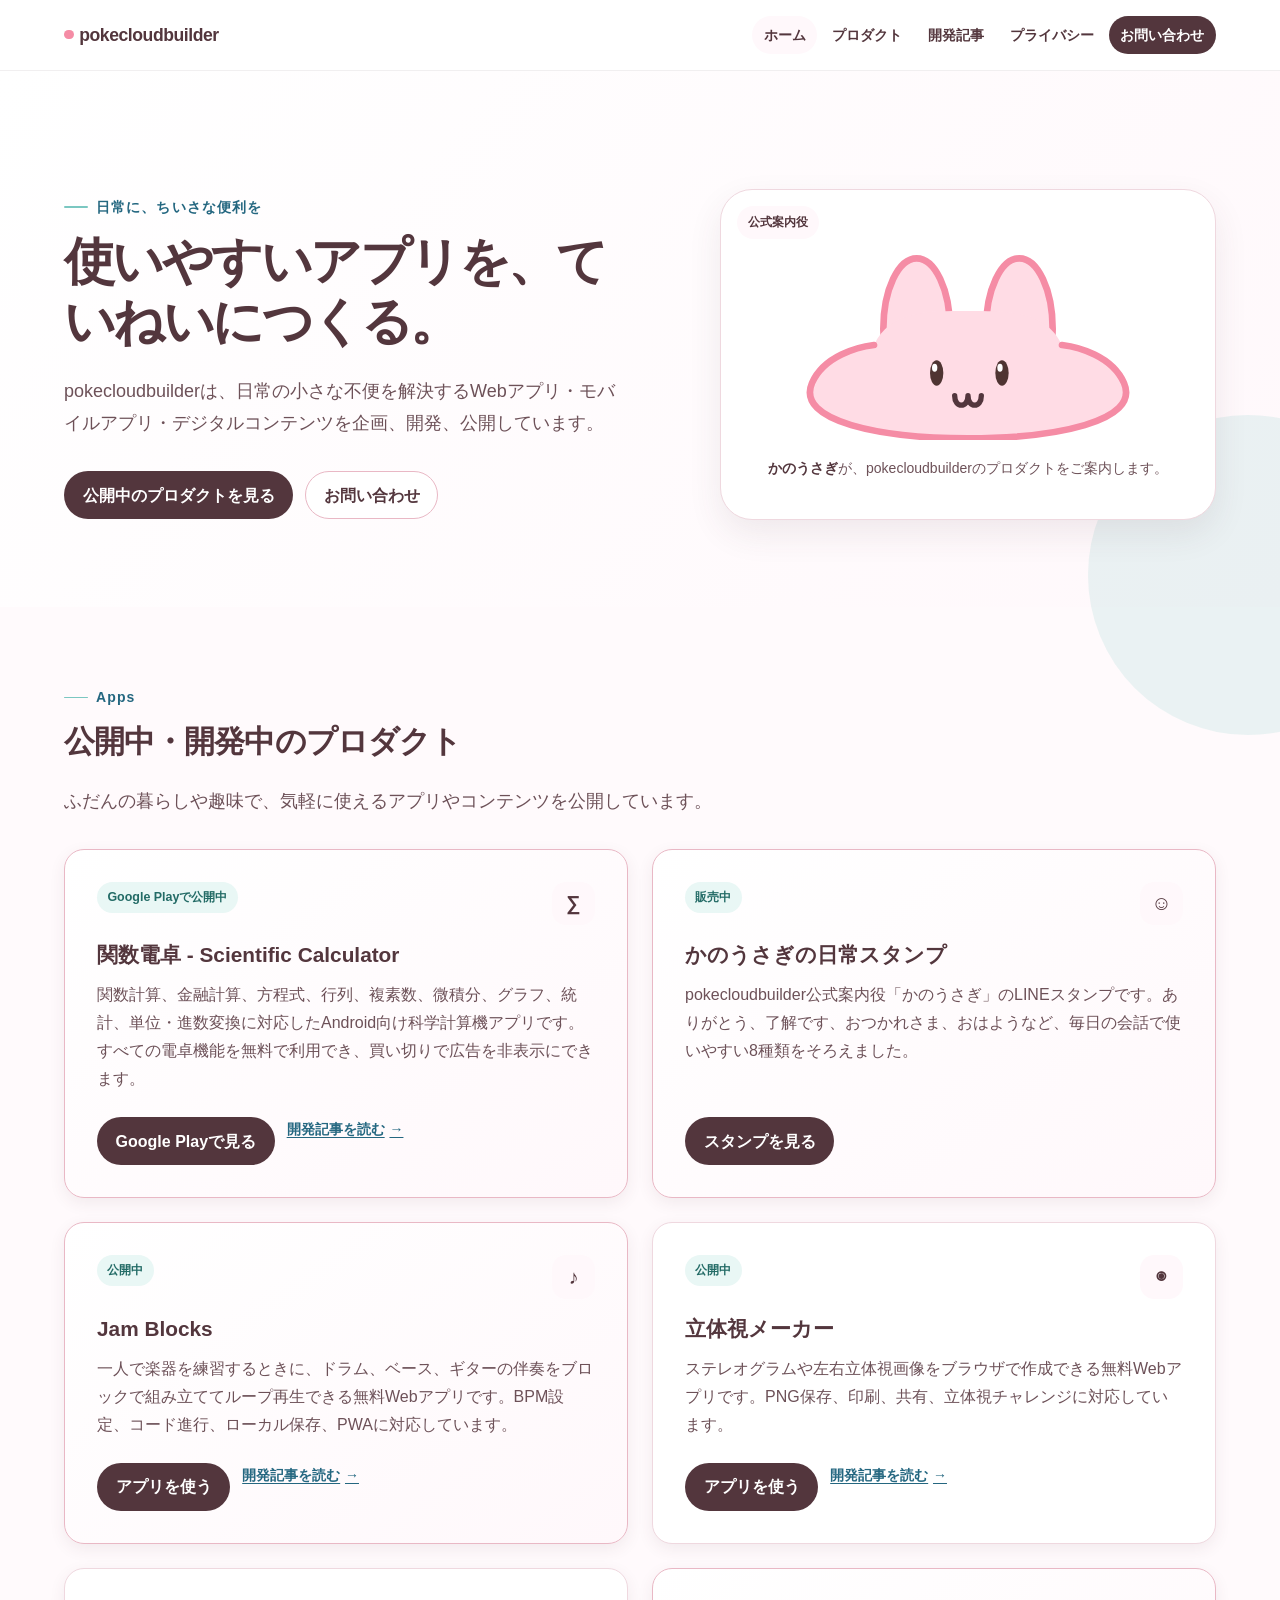
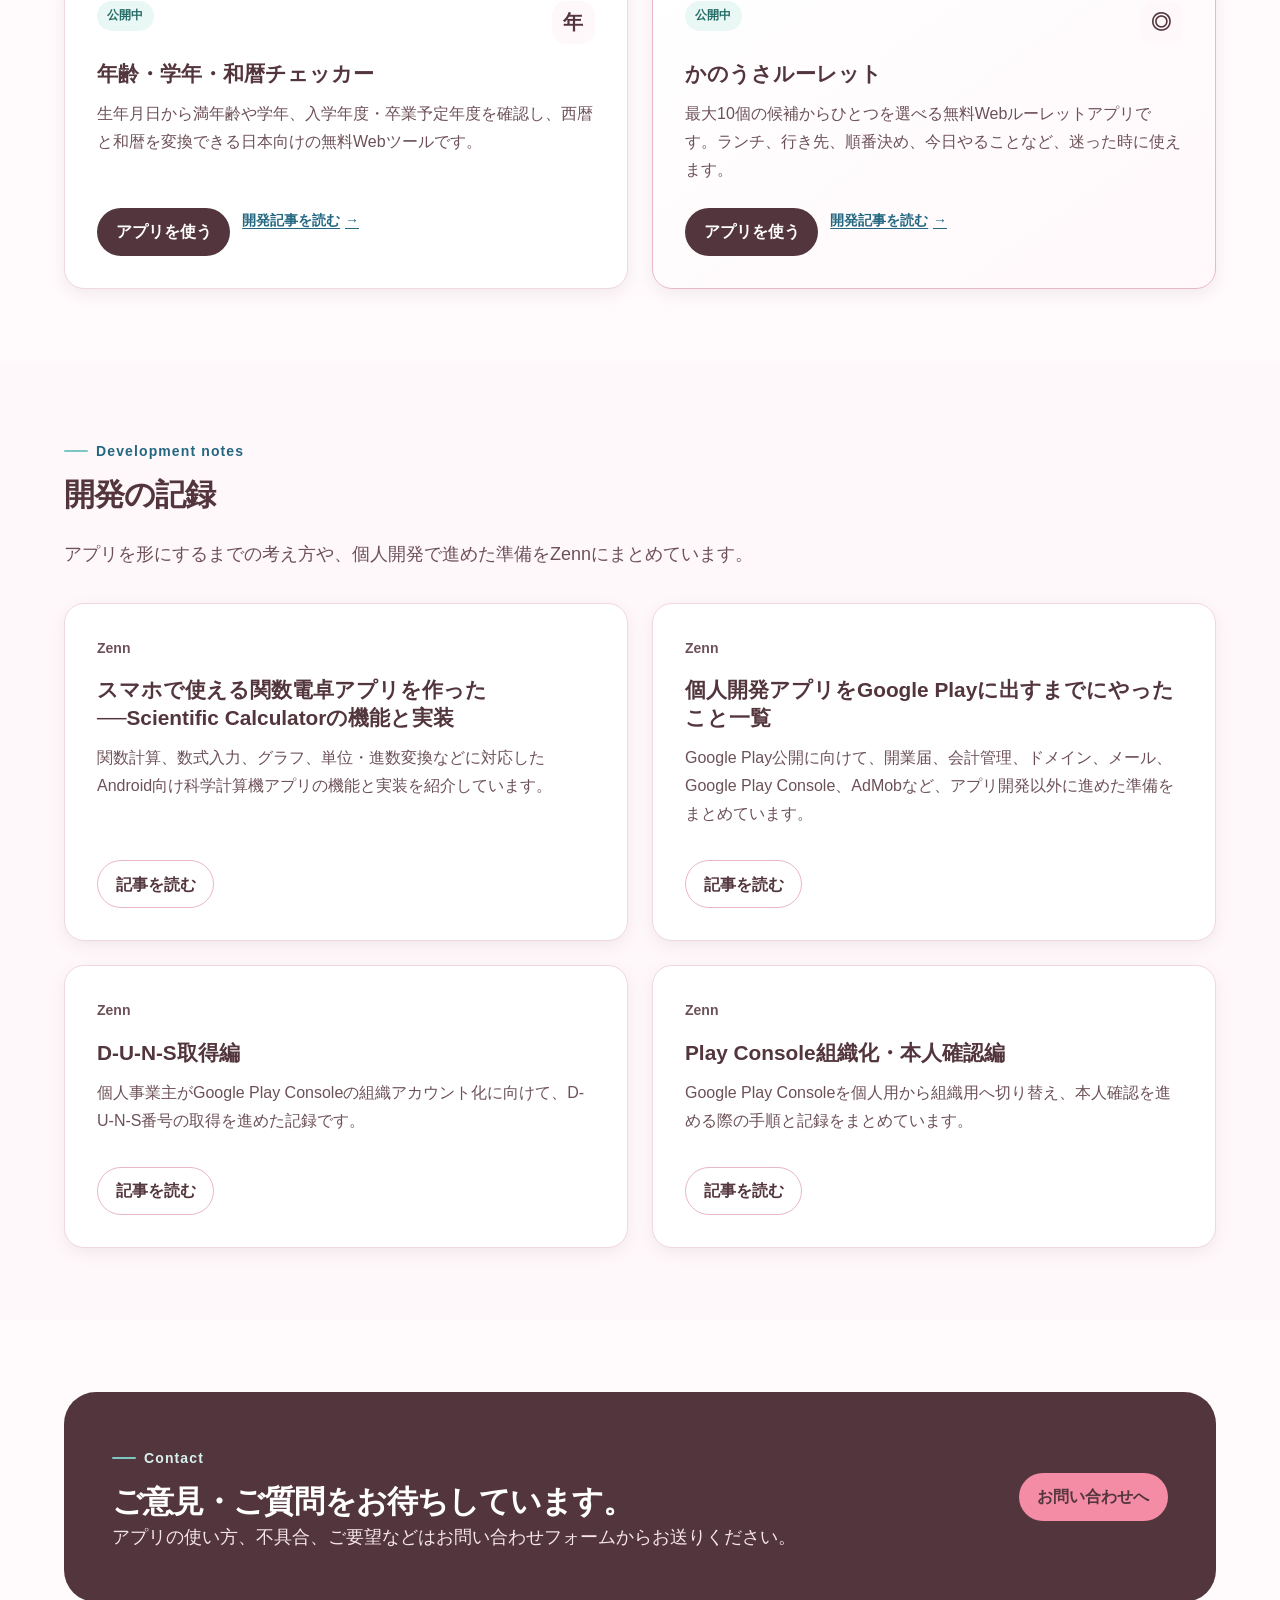
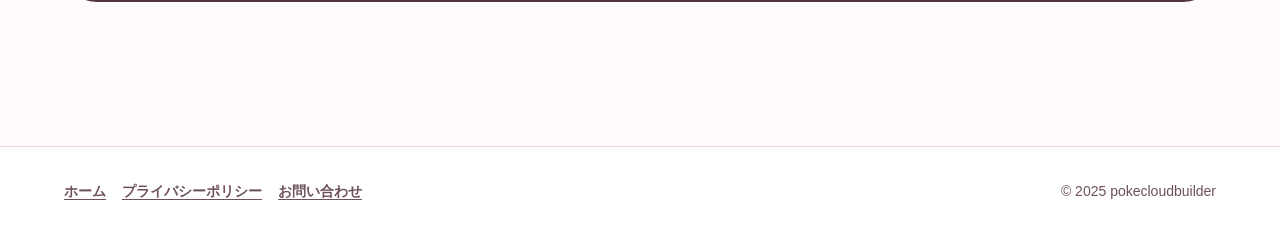
==== commit 4f4bfd20: "Link calculator article from product card" ====
--- a/index.html
+++ b/index.html
@@ -61,7 +61,7 @@
             <div class="product-top"><span class="status">Google Playで公開中</span><span class="product-symbol" aria-hidden="true">∑</span></div>
             <h3><a href="https://play.google.com/store/apps/details?id=com.pokecloudbuilder.scientificcalculator" target="_blank" rel="noopener">関数電卓 - Scientific Calculator</a></h3>
             <p>関数計算、金融計算、方程式、行列、複素数、微積分、グラフ、統計、単位・進数変換に対応したAndroid向け科学計算機アプリです。すべての電卓機能を無料で利用でき、買い切りで広告を非表示にできます。</p>
-            <div class="card-actions"><a class="button button-primary" href="https://play.google.com/store/apps/details?id=com.pokecloudbuilder.scientificcalculator" target="_blank" rel="noopener">Google Playで見る</a></div>
+            <div class="card-actions"><a class="button button-primary" href="https://play.google.com/store/apps/details?id=com.pokecloudbuilder.scientificcalculator" target="_blank" rel="noopener">Google Playで見る</a><a class="text-link" href="https://zenn.dev/pokecloudlab/articles/scientific-calculator-features-and-implementation" target="_blank" rel="noopener">開発記事を読む</a></div>
           </article>
 
           <article class="product-card featured">
